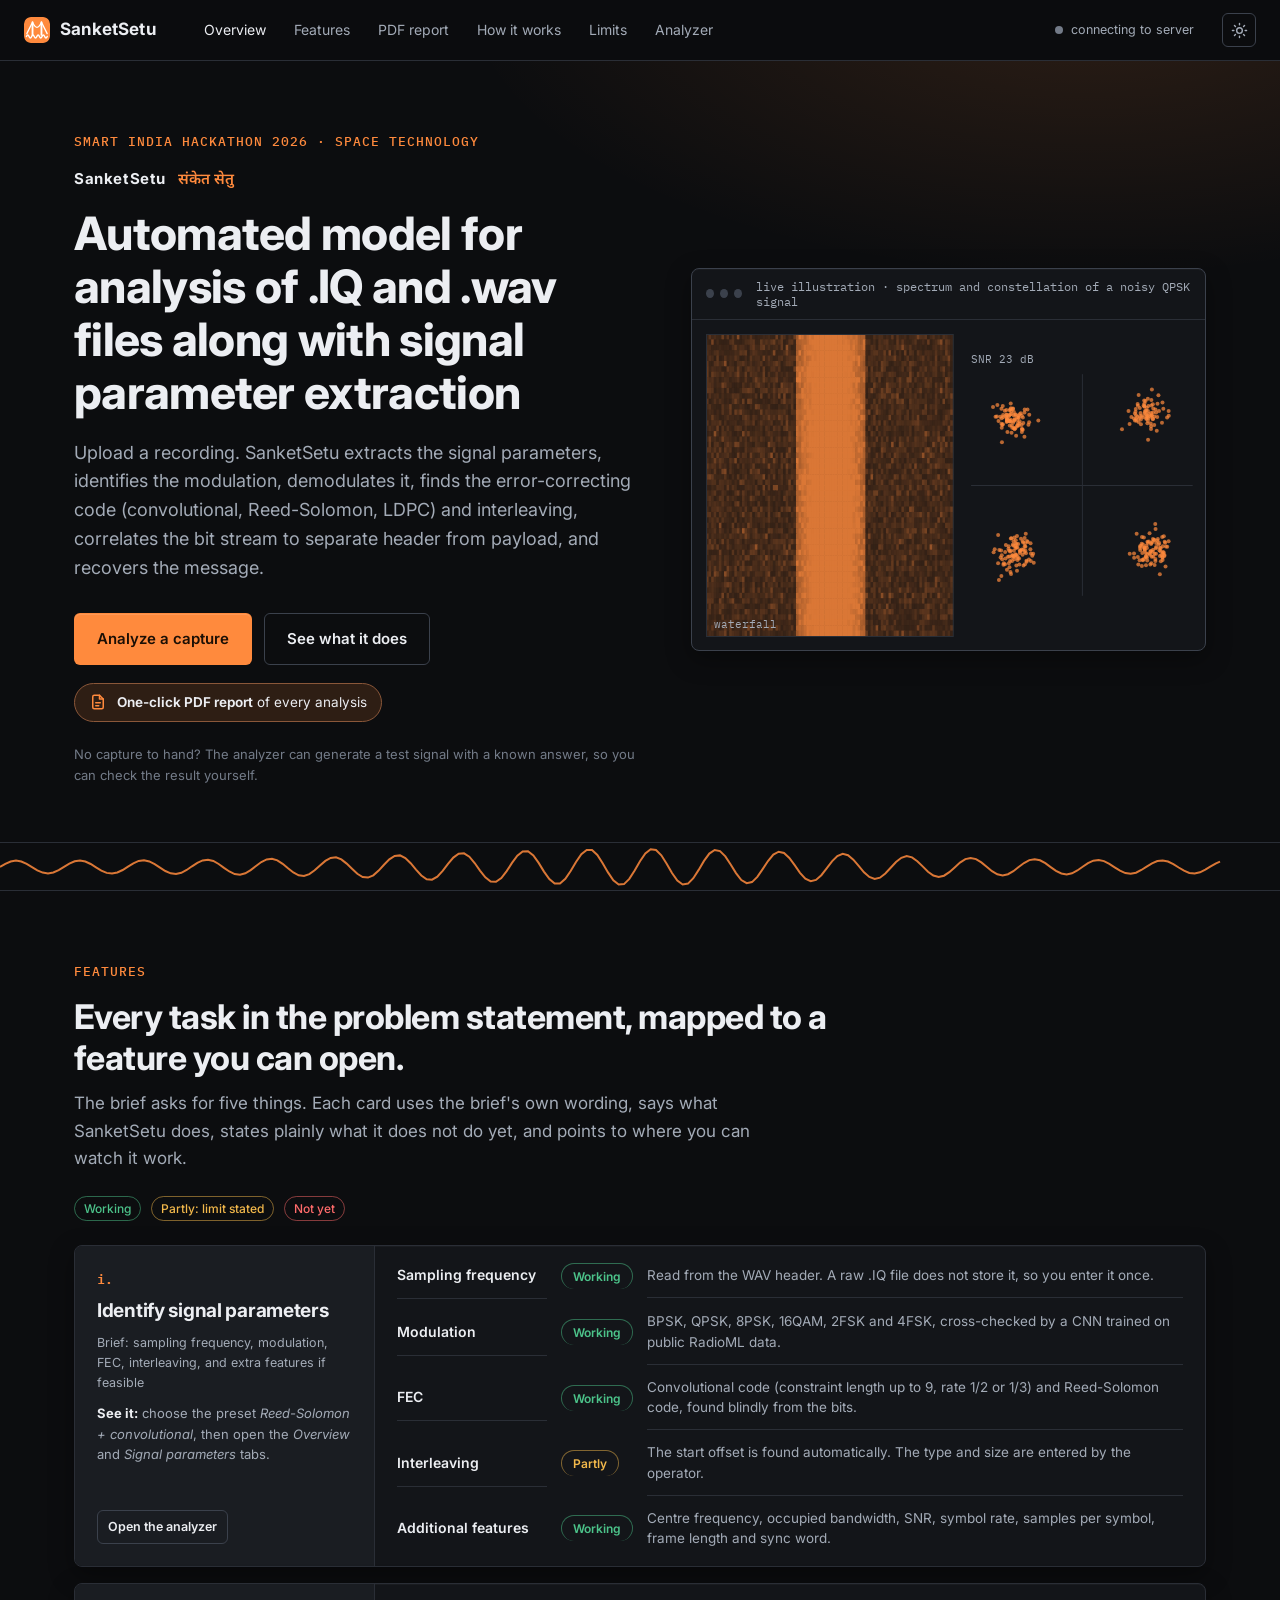
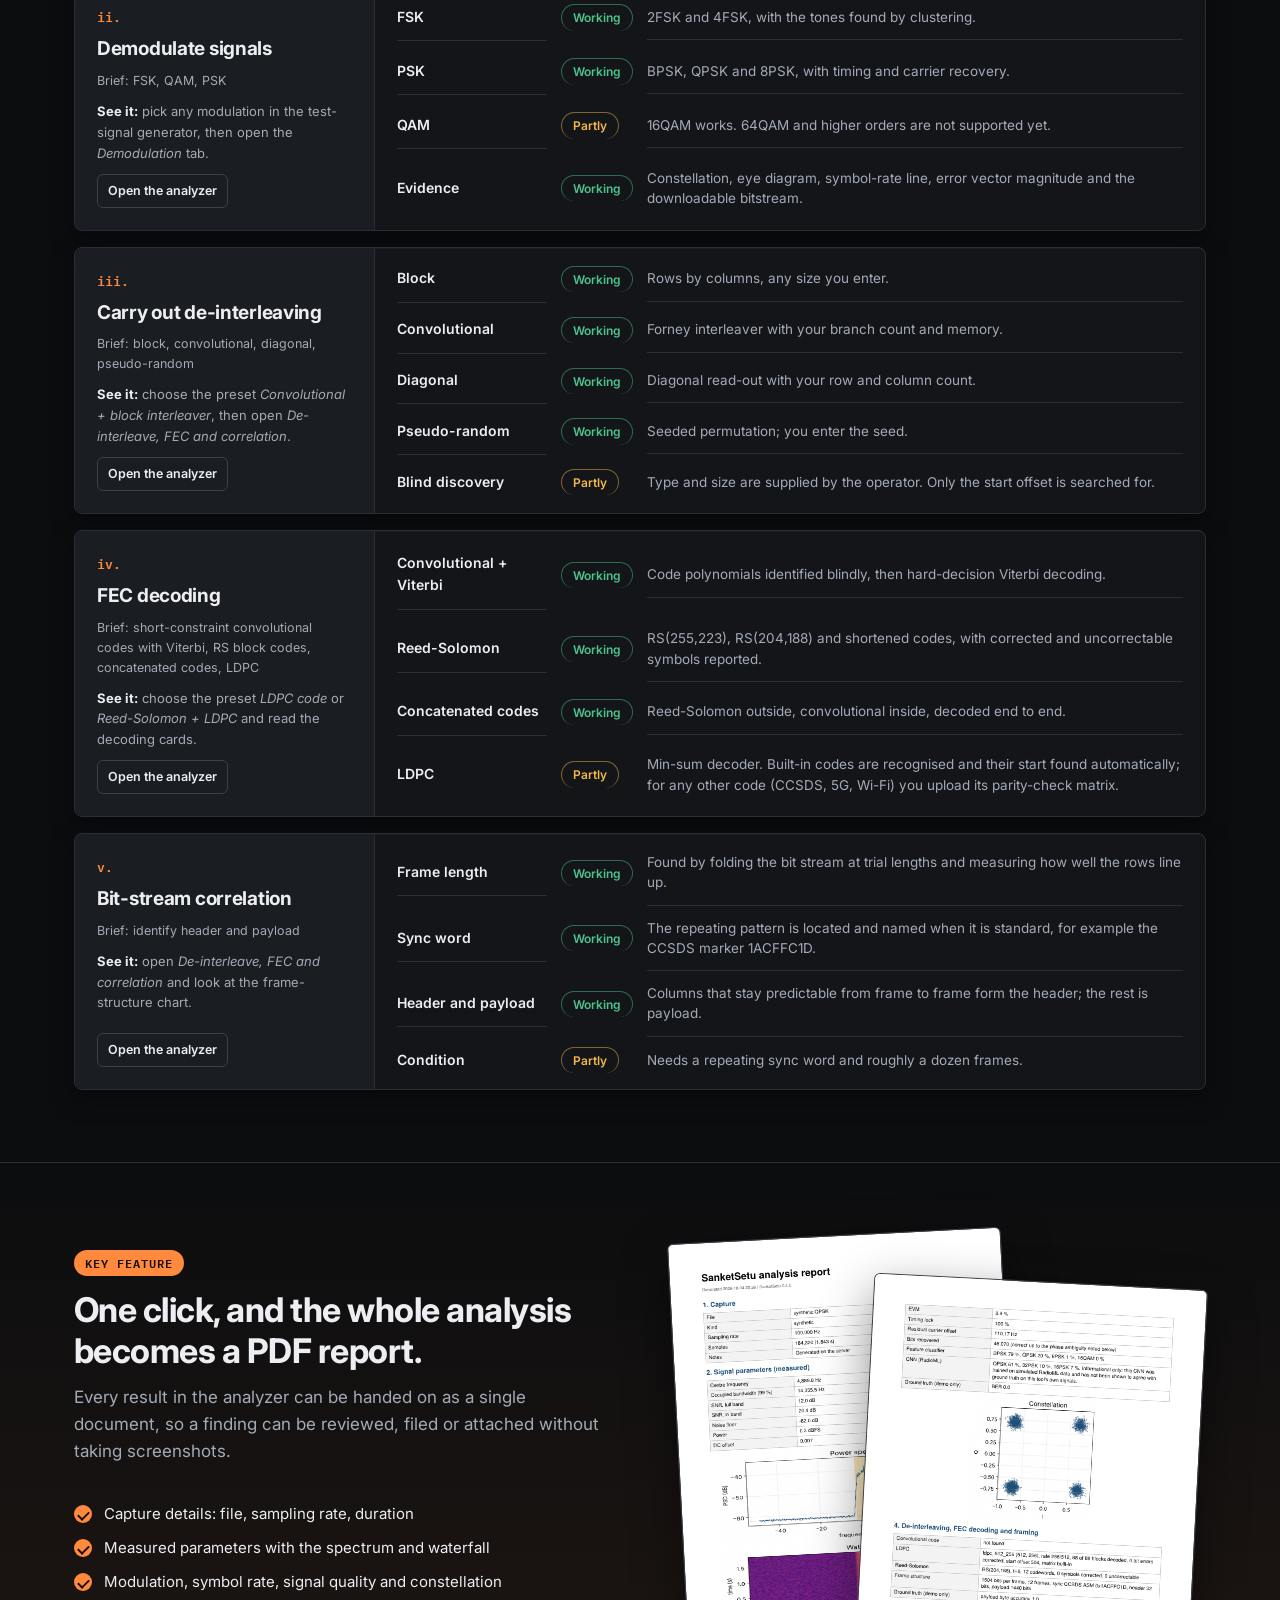
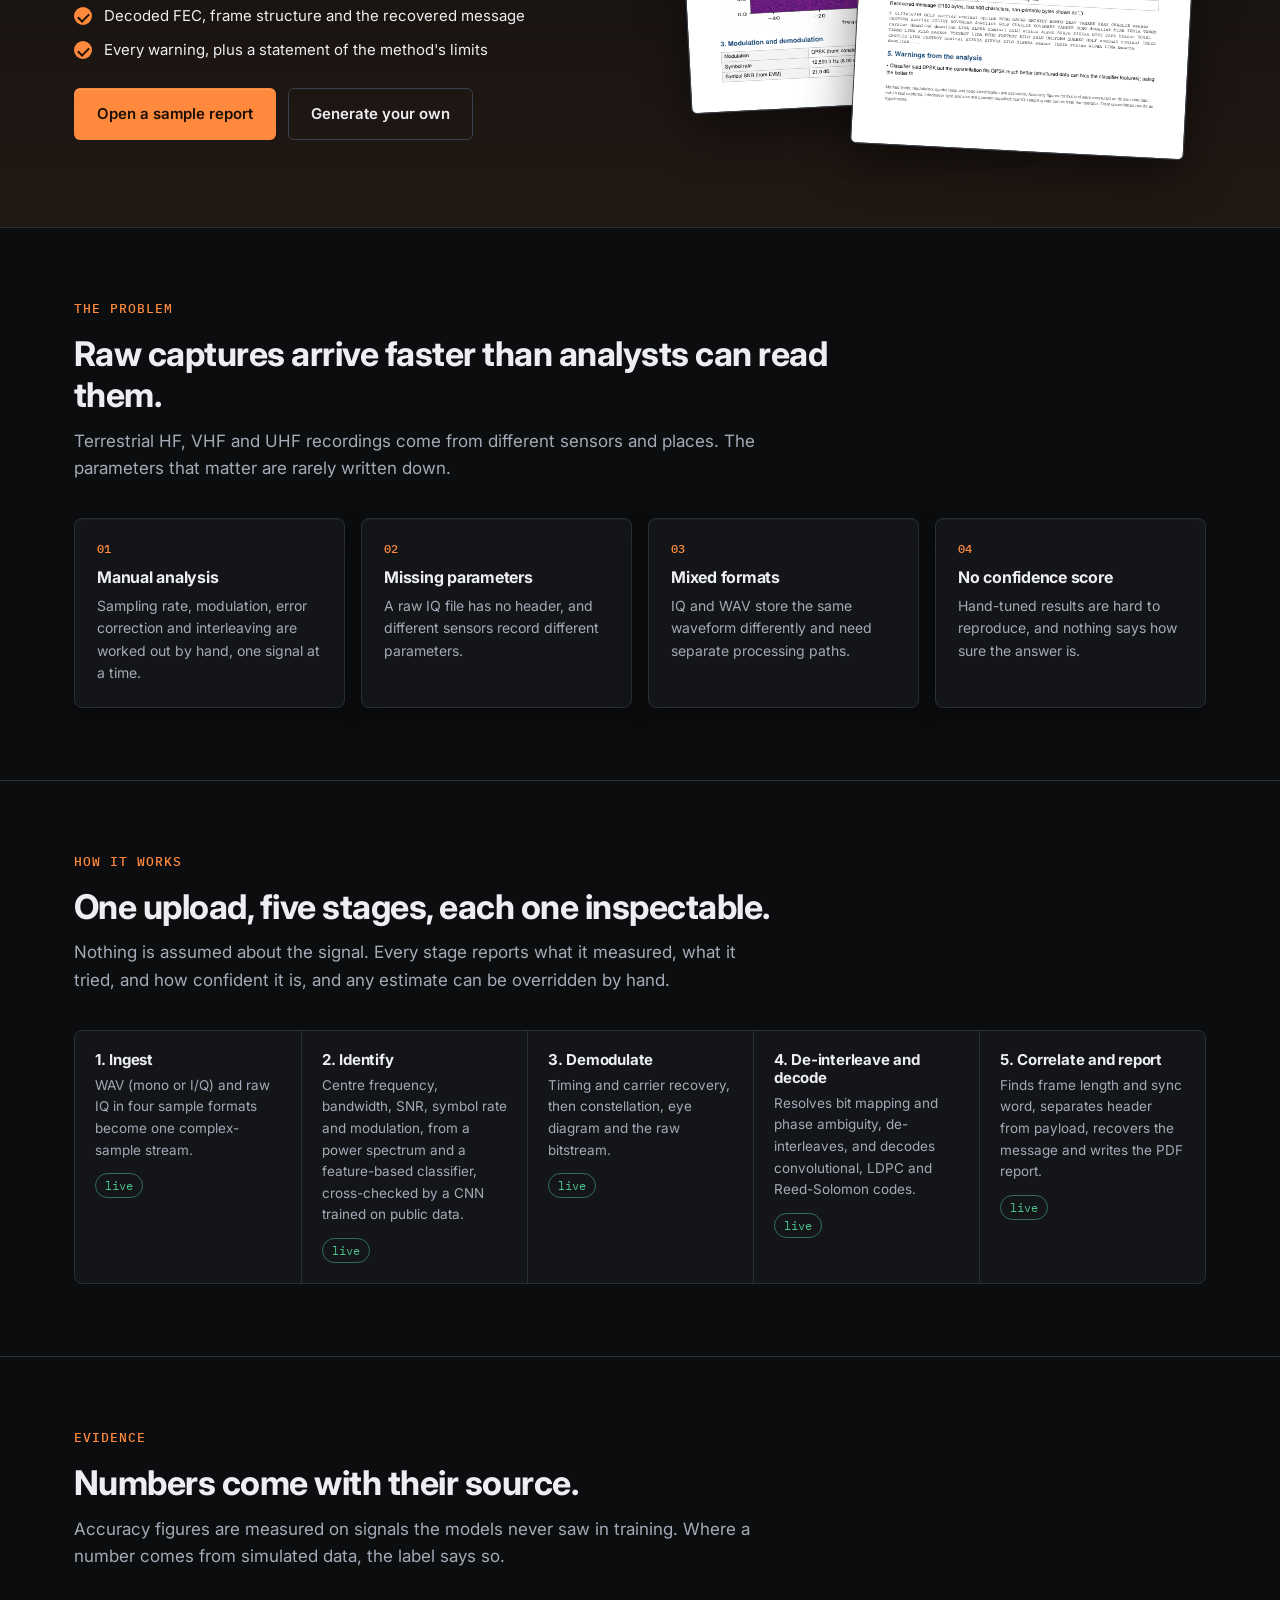
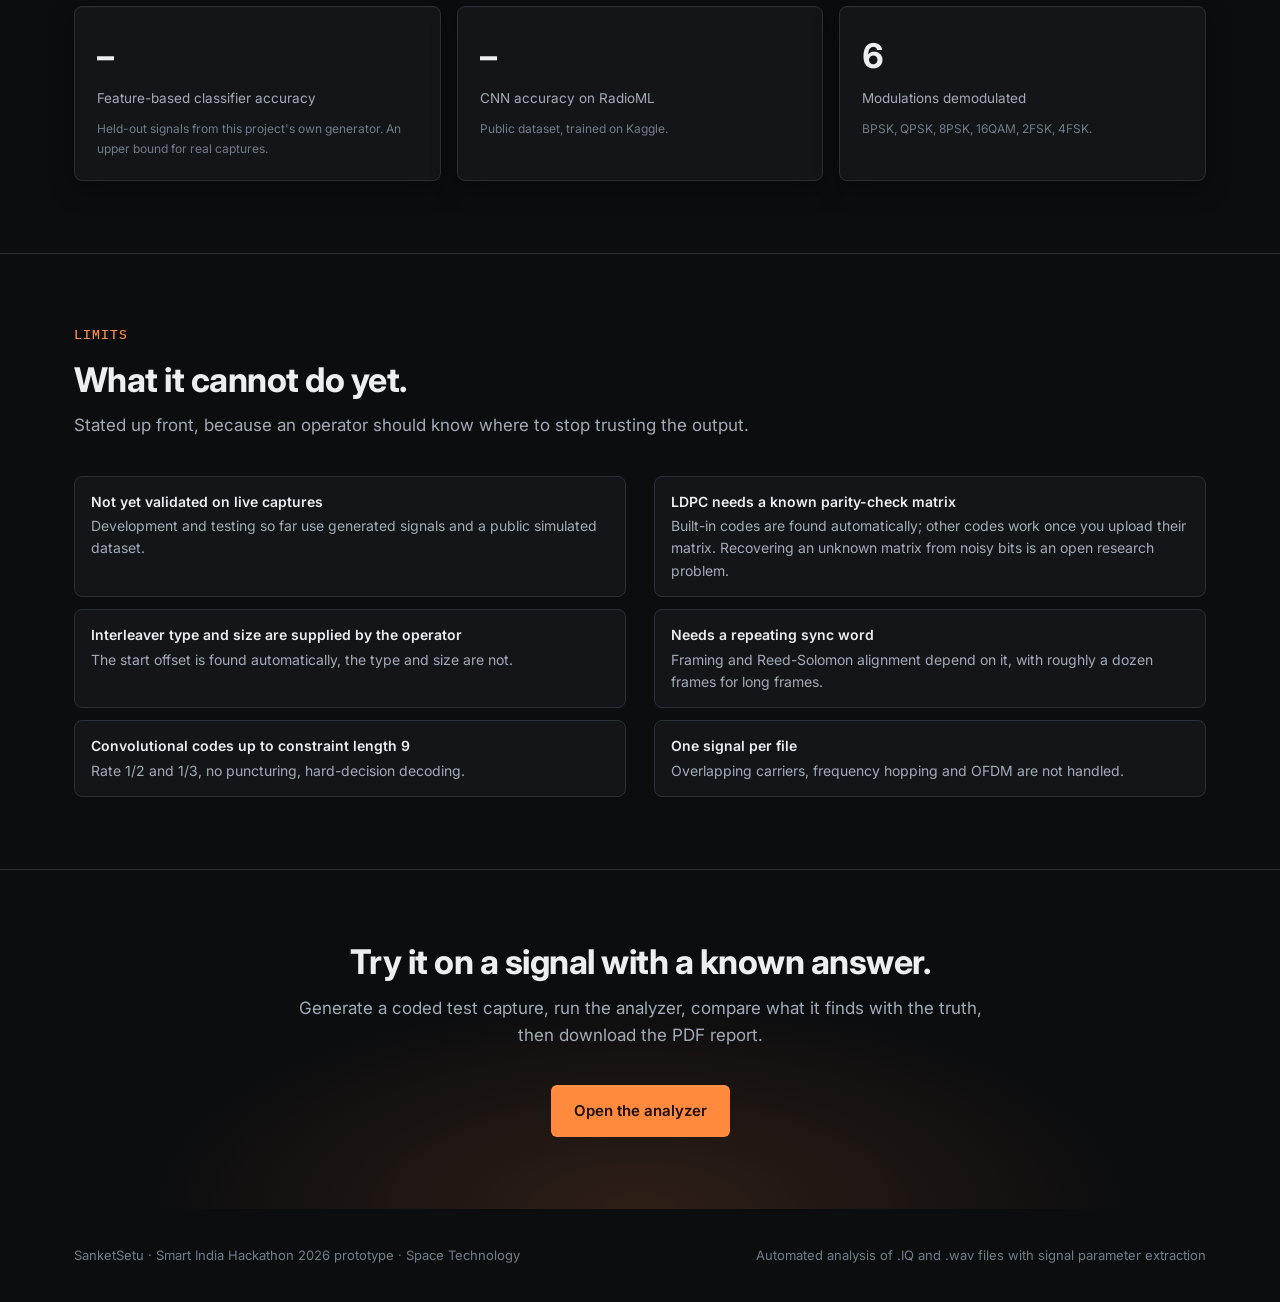
==== frontend/index.html @ 0ddb9ac2 "v7 pushed" ====
<!DOCTYPE html>
<html lang="en" data-theme="dark">
<head>
<meta charset="UTF-8">
<meta name="viewport" content="width=device-width, initial-scale=1">
<title>SanketSetu: automated analysis of .IQ and .wav files</title>
<meta name="description" content="SanketSetu is an automated model for analysis of .IQ and .wav files along with signal parameter extraction: modulation, FEC and interleaving identification, demodulation, decoding, bit-stream correlation and a downloadable PDF report.">
<meta name="theme-color" content="#e8741a">
<link rel="stylesheet" href="css/loader.css?v=6">
<script src="js/boot.js?v=6"></script>
<link rel="icon" href="favicon.svg" type="image/svg+xml">
<link rel="icon" href="favicon-32.png" sizes="32x32" type="image/png">
<link rel="shortcut icon" href="favicon.ico">
<link rel="apple-touch-icon" href="apple-touch-icon.png">
<link rel="preconnect" href="https://fonts.googleapis.com">
<link rel="preconnect" href="https://fonts.gstatic.com" crossorigin>
<link href="https://fonts.googleapis.com/css2?family=Inter:wght@400;500;600;700;800&family=IBM+Plex+Mono:wght@400;500;600&family=Noto+Sans+Devanagari:wght@600&display=swap" rel="stylesheet" media="print" onload="this.media='all'">
<noscript><link href="https://fonts.googleapis.com/css2?family=Inter:wght@400;500;600;700;800&family=IBM+Plex+Mono:wght@400;500;600&family=Noto+Sans+Devanagari:wght@600&display=swap" rel="stylesheet"></noscript>
<link rel="stylesheet" href="css/style.css?v=6">
</head>
<body>

<!-- boot screen: shown until the page is ready, so a slow connection never looks like a blank page -->
<div id="boot" role="status" aria-live="polite">
  <div class="boot-in">
    <svg class="boot-logo" viewBox="0 0 64 64" aria-hidden="true">
      <rect class="b-tile" width="64" height="64" rx="14"/>
      <path class="b-line b-tow" d="M21 13v31M43 13v31" stroke-width="4.5"/>
      <path class="b-line b-cab" d="M7 41 21 13Q32 38 43 13L57 41" stroke-width="3.2"/>
      <path class="b-line b-deck" d="M6 48q3.2-7 6.4 0t6.4 0 6.4 0 6.4 0 6.4 0 6.4 0 6.4 0 6.4 0" stroke-width="3.6"/>
    </svg>
    <div class="boot-name">SanketSetu<small>Signal &rarr; Meaning</small></div>
    <div class="boot-bar" aria-hidden="true"></div>
    <div class="boot-msg"><span class="fast">Loading the analyzer&hellip;</span><span class="slow">Slow connection detected. Still loading, thank you for waiting.</span></div>
  </div>
</div>
<div id="scrollbar" aria-hidden="true"></div>

<svg width="0" height="0" style="position:absolute" aria-hidden="true"><defs>
  <symbol id="ss-logo" viewBox="0 0 64 64"><rect width="64" height="64" rx="14" fill="var(--accent)"/>
    <g fill="none" stroke="#fff" stroke-linecap="round" stroke-linejoin="round"><path d="M21 13v31M43 13v31" stroke-width="4.5"/><path d="M7 41 21 13Q32 38 43 13L57 41" stroke-width="3.2"/><path d="M6 48q3.2-7 6.4 0t6.4 0 6.4 0 6.4 0 6.4 0 6.4 0 6.4 0 6.4 0" stroke-width="3.6"/></g></symbol>
</defs></svg>

<header class="topbar">
  <div class="topbar-in">
    <a class="brand" href="#/" aria-label="SanketSetu home">
      <svg viewBox="0 0 64 64" aria-hidden="true"><use href="#ss-logo"/></svg>
      SanketSetu
    </a>
    <nav class="nav" aria-label="Main">
      <a href="#/" data-nav="home">Overview</a>
      <a href="#/coverage" data-nav="coverage">Features</a>
      <a href="#/report" data-nav="report">PDF report</a>
      <a href="#/how" data-nav="how">How it works</a>
      <a href="#/limits" data-nav="limits">Limits</a>
      <a href="#/analyze" data-nav="analyze">Analyzer</a>
    </nav>
    <div class="grow"></div>
    <div class="status-dot" id="apiStatus" title="Backend status"><span class="dot"></span><span>checking</span></div>
    <button class="icon-btn" id="themeBtn" aria-label="Switch colour theme" title="Switch colour theme">
      <svg width="17" height="17" viewBox="0 0 24 24" fill="none" stroke="currentColor" stroke-width="2" stroke-linecap="round"><circle cx="12" cy="12" r="4"/><path d="M12 2v2M12 20v2M4.9 4.9l1.4 1.4M17.7 17.7l1.4 1.4M2 12h2M20 12h2M4.9 19.1l1.4-1.4M17.7 6.3l1.4-1.4"/></svg>
    </button>
  </div>
</header>

<!-- ============================== LANDING ============================== -->
<div id="view-landing">
  <section class="hero">
    <div class="wrap hero-grid">
      <div>
        <div class="eyebrow rise" style="--d:0ms">Smart India Hackathon 2026 &middot; Space Technology</div>
        <div class="wordmark rise" style="--d:80ms">SanketSetu <span lang="sa">संकेत सेतु</span></div>
        <h1 class="rise" style="--d:160ms">Automated model for analysis of .IQ and .wav files along with signal parameter extraction</h1>
        <p class="lead rise" style="--d:240ms">Upload a recording. SanketSetu extracts the signal parameters, identifies the modulation, demodulates it, finds the error-correcting code (convolutional, Reed-Solomon, LDPC) and interleaving, correlates the bit stream to separate header from payload, and recovers the message.</p>
        <div class="cta-row rise" style="--d:320ms">
          <a class="btn primary large" href="#/analyze">Analyze a capture</a>
          <a class="btn secondary large" href="#/coverage">See what it does</a>
        </div>
        <a class="hero-report rise" style="--d:400ms" href="#/report"><svg width="18" height="18" viewBox="0 0 24 24" fill="none" stroke="currentColor" stroke-width="2" stroke-linecap="round" stroke-linejoin="round"><path d="M14 3H7a2 2 0 0 0-2 2v14a2 2 0 0 0 2 2h10a2 2 0 0 0 2-2V8z"/><path d="M14 3v5h5M9 13h6M9 17h4"/></svg><span><b>One-click PDF report</b> of every analysis</span></a>
        <p class="hero-note rise" style="--d:460ms">No capture to hand? The analyzer can generate a test signal with a known answer, so you can check the result yourself.</p>
      </div>
      <div class="console rise" style="--d:260ms" aria-hidden="true">
        <div class="console-bar"><i></i><i></i><i></i><span style="margin-left:8px">live illustration &middot; spectrum and constellation of a noisy QPSK signal</span></div>
        <canvas id="heroCanvas"></canvas>
      </div>
    </div>
  </section>

  <div class="wave-div" aria-hidden="true"><svg viewBox="0 0 1200 48" preserveAspectRatio="none"><path class="wave-path" d="M0 24.0 L5 20.8 L10 18.5 L15 17.6 L20 18.5 L25 20.9 L30 24.1 L35 27.3 L40 29.6 L45 30.4 L50 29.5 L55 27.1 L60 23.8 L65 20.6 L70 18.3 L75 17.5 L80 18.5 L85 21.0 L90 24.3 L95 27.6 L100 29.9 L105 30.6 L110 29.5 L115 27.0 L120 23.6 L125 20.3 L130 17.9 L135 17.2 L140 18.4 L145 21.1 L150 24.6 L155 28.0 L160 30.3 L165 31.0 L170 29.8 L175 27.0 L180 23.3 L185 19.8 L190 17.4 L195 16.7 L200 18.0 L205 21.0 L210 24.9 L215 28.5 L220 31.1 L225 31.7 L230 30.3 L235 27.1 L240 23.0 L245 19.0 L250 16.4 L255 15.8 L260 17.4 L265 20.8 L270 25.3 L275 29.5 L280 32.3 L285 32.9 L290 31.1 L295 27.3 L300 22.5 L305 17.9 L310 14.9 L315 14.3 L320 16.4 L325 20.6 L330 25.8 L335 30.8 L340 34.0 L345 34.6 L350 32.3 L355 27.6 L360 21.8 L365 16.4 L370 13.0 L375 12.4 L380 15.0 L385 20.2 L390 26.6 L395 32.5 L400 36.2 L405 36.7 L410 33.7 L415 27.9 L420 20.9 L425 14.6 L430 10.7 L435 10.3 L440 13.7 L445 20.0 L450 27.6 L455 34.4 L460 38.5 L465 38.8 L470 35.0 L475 28.1 L480 19.9 L485 12.7 L490 8.4 L495 8.3 L500 12.5 L505 19.9 L510 28.6 L515 36.1 L520 40.5 L525 40.4 L530 35.8 L535 28.0 L540 19.0 L545 11.2 L550 6.9 L555 7.1 L560 12.0 L565 20.2 L570 29.4 L575 37.3 L580 41.5 L585 41.1 L590 35.9 L595 27.6 L600 18.2 L605 10.5 L610 6.3 L615 7.0 L620 12.3 L625 20.7 L630 30.0 L635 37.6 L640 41.5 L645 40.6 L650 35.2 L655 26.9 L660 17.9 L665 10.6 L670 7.0 L675 8.1 L680 13.4 L685 21.5 L690 30.1 L695 37.0 L700 40.2 L705 39.1 L710 33.9 L715 26.1 L720 18.0 L725 11.6 L730 8.7 L735 10.0 L740 14.9 L745 22.2 L750 29.8 L755 35.7 L760 38.2 L765 36.9 L770 32.2 L775 25.4 L780 18.4 L785 13.1 L790 10.9 L795 12.2 L800 16.7 L805 22.9 L810 29.3 L815 34.0 L820 36.0 L825 34.7 L830 30.5 L835 24.8 L840 19.0 L845 14.8 L850 13.1 L855 14.4 L860 18.2 L865 23.4 L870 28.7 L875 32.5 L880 34.0 L885 32.7 L890 29.2 L895 24.4 L900 19.6 L905 16.1 L910 14.9 L915 16.1 L920 19.4 L925 23.8 L930 28.2 L935 31.3 L940 32.4 L945 31.2 L950 28.2 L955 24.0 L960 20.0 L965 17.1 L970 16.2 L975 17.3 L980 20.2 L985 24.1 L990 27.9 L995 30.5 L1000 31.4 L1005 30.3 L1010 27.5 L1015 23.8 L1020 20.2 L1025 17.7 L1030 16.9 L1035 18.1 L1040 20.8 L1045 24.3 L1050 27.7 L1055 30.1 L1060 30.8 L1065 29.7 L1070 27.0 L1075 23.6 L1080 20.3 L1085 18.0 L1090 17.4 L1095 18.5 L1100 21.1 L1105 24.5 L1110 27.7 L1115 29.9 L1120 30.5 L1125 29.3 L1130 26.7 L1135 23.4 L1140 20.3 L1145 18.1 L1150 17.6 L1155 18.8 L1160 21.4 L1165 24.7 L1170 27.8 L1175 29.9 L1180 30.3 L1185 29.1 L1190 26.5 L1195 23.2 L1200 20.1" pathLength="1"/></svg></div>

  <section class="section" id="coverage">
    <div class="wrap">
      <div class="eyebrow reveal">Features</div>
      <h2 class="reveal">Every task in the problem statement, mapped to a feature you can open.</h2>
      <p class="lead reveal">The brief asks for five things. Each card uses the brief's own wording, says what SanketSetu does, states plainly what it does not do yet, and points to where you can watch it work.</p>
      <div class="legend reveal"><span class="chip ok">Working</span><span class="chip warn">Partly: limit stated</span><span class="chip err">Not yet</span></div>
      <div class="req-stack">
      <article class="card req reveal" style="--d:0ms">
        <div class="req-side"><span class="req-n">i.</span><h3>Identify signal parameters</h3><p class="req-brief">Brief: sampling frequency, modulation, FEC, interleaving, and extra features if feasible</p>
          <p class="req-try"><b>See it:</b> choose the preset <i>Reed-Solomon + convolutional</i>, then open the <i>Overview</i> and <i>Signal parameters</i> tabs.</p><a class="btn secondary small" href="#/analyze">Open the analyzer</a></div>
        <ul class="req-list"><li><span class="rq-name">Sampling frequency</span><span class="chip ok">Working</span><p>Read from the WAV header. A raw .IQ file does not store it, so you enter it once.</p></li><li><span class="rq-name">Modulation</span><span class="chip ok">Working</span><p>BPSK, QPSK, 8PSK, 16QAM, 2FSK and 4FSK, cross-checked by a CNN trained on public RadioML data.</p></li><li><span class="rq-name">FEC</span><span class="chip ok">Working</span><p>Convolutional code (constraint length up to 9, rate 1/2 or 1/3) and Reed-Solomon code, found blindly from the bits.</p></li><li><span class="rq-name">Interleaving</span><span class="chip warn">Partly</span><p>The start offset is found automatically. The type and size are entered by the operator.</p></li><li><span class="rq-name">Additional features</span><span class="chip ok">Working</span><p>Centre frequency, occupied bandwidth, SNR, symbol rate, samples per symbol, frame length and sync word.</p></li></ul></article>
      <article class="card req reveal" style="--d:80ms">
        <div class="req-side"><span class="req-n">ii.</span><h3>Demodulate signals</h3><p class="req-brief">Brief: FSK, QAM, PSK</p>
          <p class="req-try"><b>See it:</b> pick any modulation in the test-signal generator, then open the <i>Demodulation</i> tab.</p><a class="btn secondary small" href="#/analyze">Open the analyzer</a></div>
        <ul class="req-list"><li><span class="rq-name">FSK</span><span class="chip ok">Working</span><p>2FSK and 4FSK, with the tones found by clustering.</p></li><li><span class="rq-name">PSK</span><span class="chip ok">Working</span><p>BPSK, QPSK and 8PSK, with timing and carrier recovery.</p></li><li><span class="rq-name">QAM</span><span class="chip warn">Partly</span><p>16QAM works. 64QAM and higher orders are not supported yet.</p></li><li><span class="rq-name">Evidence</span><span class="chip ok">Working</span><p>Constellation, eye diagram, symbol-rate line, error vector magnitude and the downloadable bitstream.</p></li></ul></article>
      <article class="card req reveal" style="--d:160ms">
        <div class="req-side"><span class="req-n">iii.</span><h3>Carry out de-interleaving</h3><p class="req-brief">Brief: block, convolutional, diagonal, pseudo-random</p>
          <p class="req-try"><b>See it:</b> choose the preset <i>Convolutional + block interleaver</i>, then open <i>De-interleave, FEC and correlation</i>.</p><a class="btn secondary small" href="#/analyze">Open the analyzer</a></div>
        <ul class="req-list"><li><span class="rq-name">Block</span><span class="chip ok">Working</span><p>Rows by columns, any size you enter.</p></li><li><span class="rq-name">Convolutional</span><span class="chip ok">Working</span><p>Forney interleaver with your branch count and memory.</p></li><li><span class="rq-name">Diagonal</span><span class="chip ok">Working</span><p>Diagonal read-out with your row and column count.</p></li><li><span class="rq-name">Pseudo-random</span><span class="chip ok">Working</span><p>Seeded permutation; you enter the seed.</p></li><li><span class="rq-name">Blind discovery</span><span class="chip warn">Partly</span><p>Type and size are supplied by the operator. Only the start offset is searched for.</p></li></ul></article>
      <article class="card req reveal" style="--d:240ms">
        <div class="req-side"><span class="req-n">iv.</span><h3>FEC decoding</h3><p class="req-brief">Brief: short-constraint convolutional codes with Viterbi, RS block codes, concatenated codes, LDPC</p>
          <p class="req-try"><b>See it:</b> choose the preset <i>LDPC code</i> or <i>Reed-Solomon + LDPC</i> and read the decoding cards.</p><a class="btn secondary small" href="#/analyze">Open the analyzer</a></div>
        <ul class="req-list"><li><span class="rq-name">Convolutional + Viterbi</span><span class="chip ok">Working</span><p>Code polynomials identified blindly, then hard-decision Viterbi decoding.</p></li><li><span class="rq-name">Reed-Solomon</span><span class="chip ok">Working</span><p>RS(255,223), RS(204,188) and shortened codes, with corrected and uncorrectable symbols reported.</p></li><li><span class="rq-name">Concatenated codes</span><span class="chip ok">Working</span><p>Reed-Solomon outside, convolutional inside, decoded end to end.</p></li><li><span class="rq-name">LDPC</span><span class="chip warn">Partly</span><p>Min-sum decoder. Built-in codes are recognised and their start found automatically; for any other code (CCSDS, 5G, Wi-Fi) you upload its parity-check matrix.</p></li></ul></article>
      <article class="card req reveal" style="--d:320ms">
        <div class="req-side"><span class="req-n">v.</span><h3>Bit-stream correlation</h3><p class="req-brief">Brief: identify header and payload</p>
          <p class="req-try"><b>See it:</b> open <i>De-interleave, FEC and correlation</i> and look at the frame-structure chart.</p><a class="btn secondary small" href="#/analyze">Open the analyzer</a></div>
        <ul class="req-list"><li><span class="rq-name">Frame length</span><span class="chip ok">Working</span><p>Found by folding the bit stream at trial lengths and measuring how well the rows line up.</p></li><li><span class="rq-name">Sync word</span><span class="chip ok">Working</span><p>The repeating pattern is located and named when it is standard, for example the CCSDS marker 1ACFFC1D.</p></li><li><span class="rq-name">Header and payload</span><span class="chip ok">Working</span><p>Columns that stay predictable from frame to frame form the header; the rest is payload.</p></li><li><span class="rq-name">Condition</span><span class="chip warn">Partly</span><p>Needs a repeating sync word and roughly a dozen frames.</p></li></ul></article>
      </div>
    </div>
  </section>

  <section class="section report-sec" id="report">
    <div class="wrap report-grid">
      <div class="reveal">
        <span class="badge-key">Key feature</span>
        <h2>One click, and the whole analysis becomes a PDF report.</h2>
        <p class="lead">Every result in the analyzer can be handed on as a single document, so a finding can be reviewed, filed or attached without taking screenshots.</p>
        <ul class="tick">
          <li>Capture details: file, sampling rate, duration</li>
          <li>Measured parameters with the spectrum and waterfall</li>
          <li>Modulation, symbol rate, signal quality and constellation</li>
          <li>Decoded FEC, frame structure and the recovered message</li>
          <li>Every warning, plus a statement of the method's limits</li>
        </ul>
        <div class="cta-row"><a class="btn primary large" href="assets/sample_report.pdf" target="_blank" rel="noopener">Open a sample report</a><a class="btn secondary large" href="#/analyze">Generate your own</a></div>
      </div>
      <div class="report-shot reveal" style="--d:120ms">
        <img src="assets/report-page-1.png" width="560" height="792" alt="First page of a SanketSetu PDF report showing capture details, measured parameters, power spectrum and waterfall" loading="lazy">
        <img src="assets/report-page-2.png" width="560" height="792" alt="Second page of a SanketSetu PDF report showing modulation results, constellation, decoding results and the recovered message" loading="lazy">
      </div>
    </div>
  </section>

  <section class="section" id="problem">
    <div class="wrap">
      <div class="eyebrow reveal">The problem</div>
      <h2 class="reveal">Raw captures arrive faster than analysts can read them.</h2>
      <p class="lead reveal">Terrestrial HF, VHF and UHF recordings come from different sensors and places. The parameters that matter are rarely written down.</p>
      <div class="grid4">
        <div class="card tile reveal" style="--d:0ms"><span class="n">01</span><h3>Manual analysis</h3><p>Sampling rate, modulation, error correction and interleaving are worked out by hand, one signal at a time.</p></div>
        <div class="card tile reveal" style="--d:80ms"><span class="n">02</span><h3>Missing parameters</h3><p>A raw IQ file has no header, and different sensors record different parameters.</p></div>
        <div class="card tile reveal" style="--d:160ms"><span class="n">03</span><h3>Mixed formats</h3><p>IQ and WAV store the same waveform differently and need separate processing paths.</p></div>
        <div class="card tile reveal" style="--d:240ms"><span class="n">04</span><h3>No confidence score</h3><p>Hand-tuned results are hard to reproduce, and nothing says how sure the answer is.</p></div>
      </div>
    </div>
  </section>

  <section class="section" id="how">
    <div class="wrap">
      <div class="eyebrow reveal">How it works</div>
      <h2 class="reveal">One upload, five stages, each one inspectable.</h2>
      <p class="lead reveal">Nothing is assumed about the signal. Every stage reports what it measured, what it tried, and how confident it is, and any estimate can be overridden by hand.</p>
      <div class="flow reveal">
        <div><h4>1. Ingest</h4><p>WAV (mono or I/Q) and raw IQ in four sample formats become one complex-sample stream.</p><span class="chip ok">live</span></div>
        <div><h4>2. Identify</h4><p>Centre frequency, bandwidth, SNR, symbol rate and modulation, from a power spectrum and a feature-based classifier, cross-checked by a CNN trained on public data.</p><span class="chip ok">live</span></div>
        <div><h4>3. Demodulate</h4><p>Timing and carrier recovery, then constellation, eye diagram and the raw bitstream.</p><span class="chip ok">live</span></div>
        <div><h4>4. De-interleave and decode</h4><p>Resolves bit mapping and phase ambiguity, de-interleaves, and decodes convolutional, LDPC and Reed-Solomon codes.</p><span class="chip ok">live</span></div>
        <div><h4>5. Correlate and report</h4><p>Finds frame length and sync word, separates header from payload, recovers the message and writes the PDF report.</p><span class="chip ok">live</span></div>
      </div>
    </div>
  </section>

  <section class="section" id="evidence">
    <div class="wrap">
      <div class="eyebrow reveal">Evidence</div>
      <h2 class="reveal">Numbers come with their source.</h2>
      <p class="lead reveal">Accuracy figures are measured on signals the models never saw in training. Where a number comes from simulated data, the label says so.</p>
      <div class="grid3">
        <div class="card metric reveal" style="--d:0ms"><b id="mRf">&ndash;</b><span>Feature-based classifier accuracy</span><small>Held-out signals from this project's own generator. An upper bound for real captures.</small></div>
        <div class="card metric reveal" style="--d:100ms"><b id="mCnn">&ndash;</b><span>CNN accuracy on RadioML</span><small id="mCnnNote">Public dataset, trained on Kaggle.</small></div>
        <div class="card metric reveal" style="--d:200ms"><b>6</b><span>Modulations demodulated</span><small>BPSK, QPSK, 8PSK, 16QAM, 2FSK, 4FSK.</small></div>
      </div>
    </div>
  </section>

  <section class="section" id="limits">
    <div class="wrap">
      <div class="eyebrow reveal">Limits</div>
      <h2 class="reveal">What it cannot do yet.</h2>
      <p class="lead reveal">Stated up front, because an operator should know where to stop trusting the output.</p>
      <ul class="limits">
        <li class="reveal"><b>Not yet validated on live captures</b>Development and testing so far use generated signals and a public simulated dataset.</li>
        <li class="reveal" style="--d:60ms"><b>LDPC needs a known parity-check matrix</b>Built-in codes are found automatically; other codes work once you upload their matrix. Recovering an unknown matrix from noisy bits is an open research problem.</li>
        <li class="reveal" style="--d:120ms"><b>Interleaver type and size are supplied by the operator</b>The start offset is found automatically, the type and size are not.</li>
        <li class="reveal" style="--d:180ms"><b>Needs a repeating sync word</b>Framing and Reed-Solomon alignment depend on it, with roughly a dozen frames for long frames.</li>
        <li class="reveal" style="--d:240ms"><b>Convolutional codes up to constraint length 9</b>Rate 1/2 and 1/3, no puncturing, hard-decision decoding.</li>
        <li class="reveal" style="--d:300ms"><b>One signal per file</b>Overlapping carriers, frequency hopping and OFDM are not handled.</li>
      </ul>
    </div>
  </section>

  <section class="section cta-end" style="border-bottom:0;text-align:center">
    <div class="wrap reveal">
      <h2 style="margin-left:auto;margin-right:auto">Try it on a signal with a known answer.</h2>
      <p class="lead" style="margin-left:auto;margin-right:auto">Generate a coded test capture, run the analyzer, compare what it finds with the truth, then download the PDF report.</p>
      <a class="btn primary large" href="#/analyze">Open the analyzer</a>
    </div>
  </section>
  <footer class="footer"><div class="wrap footer-in"><span>SanketSetu &middot; Smart India Hackathon 2026 prototype &middot; Space Technology</span><span>Automated analysis of .IQ and .wav files with signal parameter extraction</span></div></footer>
</div>

<!-- ============================== WORKSPACE ============================== -->
<div id="view-app" class="hidden">
  <div class="app">
    <aside class="rail" aria-label="Progress">
      <div class="card"><div class="card-b">
        <p class="section-label">Pipeline</p>
        <ol class="steps" id="railSteps"></ol>
      </div></div>
      <div class="card" id="railFileCard" style="display:none"><div class="card-b">
        <p class="section-label">Current capture</p>
        <div class="file-chip" id="railFile"></div>
        <div class="btn-row"><button class="btn secondary small" id="newBtn" type="button">New analysis</button></div>
      </div></div>
    </aside>

    <main id="main">
      <div class="page-h">
        <div><h1>Analyzer</h1><p id="pageSub">Drop a capture to begin. Every estimate is shown with its evidence and can be overridden.</p></div>
      </div>

      <div class="progress hidden" id="progress" role="status" aria-live="polite"><span id="progressText">Working...</span><div class="bar"></div><span class="t mono" id="progressTime">0s</span></div>
      <div class="alerts" id="alerts"></div>

      <!-- input -->
      <section id="viewInput" class="two">
        <div class="card"><div class="card-b">
          <p class="section-label">1. Load a capture</p>
          <div class="drop" id="drop" tabindex="0" role="button" aria-label="Choose a signal file or drop it here">
            <svg viewBox="0 0 24 24" fill="none" stroke="currentColor" stroke-width="1.6" stroke-linecap="round" stroke-linejoin="round"><path d="M12 16V4m0 0L7 9m5-5 5 5M4 16v3a1 1 0 0 0 1 1h14a1 1 0 0 0 1-1v-3"/></svg>
            <h3>Drop a signal file here</h3>
            <p>or click to browse &middot; .wav, .iq, .cf32, .cs16, .cs8, .cu8</p>
            <input type="file" id="fileInput" class="sr" tabindex="-1">
          </div>
          <div class="picked hidden" id="picked">
            <div class="file-chip" style="margin-bottom:14px"><span id="fileName"></span><span class="muted" id="fileSize" style="margin-left:auto"></span></div>
            <div id="rawFields" class="fields hidden">
              <label class="field"><span>Sample format</span>
                <select id="fmt"><option value="cf32">cf32: float32 I/Q</option><option value="ci16">ci16: int16 I/Q</option><option value="ci8">ci8: int8 I/Q</option><option value="cu8">cu8: uint8 I/Q (RTL-SDR)</option></select></label>
              <label class="field"><span>Sampling rate (Hz)</span><input type="number" id="fs" placeholder="e.g. 100000"><small>Raw IQ has no header, so this cannot be read from the file.</small></label>
            </div>
            <button class="btn primary" id="startBtn" type="button" style="width:100%">Start analysis</button>
          </div>
        </div></div>

        <div class="card"><div class="card-b">
          <p class="section-label">Or generate a test signal</p>
          <p class="muted" style="font-size:13.5px;margin-bottom:14px">The server builds a capture with known parameters, so you can check the result against the truth.</p>
          <label class="field"><span>Preset</span>
            <select id="preset">
              <option value="plain">Modulation only (random bits)</option>
              <option value="frames">Framed text, no coding</option>
              <option value="conv" selected>Convolutional code (rate 1/2, K=7)</option>
              <option value="rsconv">Reed-Solomon + convolutional</option>
              <option value="ldpc">LDPC code (rate 1/2)</option>
              <option value="ldpcrs">Reed-Solomon + LDPC</option>
              <option value="il">Convolutional + block interleaver</option>
              <option value="custom">Custom (use the advanced fields)</option>
            </select></label>
          <div class="fields">
            <label class="field"><span>Modulation</span><select id="dMod"><option>BPSK</option><option selected>QPSK</option><option>8PSK</option><option>16QAM</option><option>2FSK</option><option>4FSK</option></select></label>
            <label class="field"><span>SNR (dB, full band)</span><input type="number" id="dSnr" value="12"></label>
          </div>
          <details style="margin-bottom:14px"><summary style="cursor:pointer;color:var(--muted);font-size:13.5px;padding:4px 0">Advanced: carrier offset and transmit chain</summary>
            <div class="fields" style="margin-top:12px">
              <label class="field"><span>Carrier offset (Hz)</span><input type="number" id="dCfo" value="5000"></label>
              <label class="field"><span>Roll-off</span><input type="number" id="dBeta" value="0.35" step="0.05" min="0.1" max="0.9"></label>
              <label class="field"><span>Frames (0 = random bits)</span><input type="number" id="dFrames" value="16" min="0" max="80"></label>
              <label class="field"><span>Reed-Solomon</span><select id="dFec"><option value="none">none</option><option value="rs_255_223">RS(255,223)</option><option value="rs_204_188">RS(204,188)</option><option value="rs_ccsds">RS(255,223) alt. field</option><option value="rs_64_48">RS(64,48) shortened</option></select></label>
              <label class="field"><span>LDPC</span><select id="dLdpc"><option value="none">none</option><option value="ldpc_256_128">LDPC(256,128)</option><option value="ldpc_512_256">LDPC(512,256)</option><option value="ldpc_1024_512">LDPC(1024,512)</option></select></label>
              <label class="field"><span>Convolutional code</span><select id="dConv"><option value="none">none</option><option value="conv_k7" selected>rate 1/2, K=7</option><option value="conv_k7_r13">rate 1/3, K=7</option><option value="conv_k3">rate 1/2, K=3</option><option value="conv_k9">rate 1/2, K=9</option></select></label>
              <label class="field"><span>Interleaver</span><select id="dIl"><option value="none">none</option><option value="block">block (R x C)</option><option value="diagonal">diagonal (R x C)</option><option value="convolutional">convolutional (B, M)</option><option value="prandom">pseudo-random (seeded)</option></select></label>
              <label class="field"><span>Size A (R or B)</span><input type="number" id="dIa" value="12" min="2"></label>
              <label class="field"><span>Size B (C or M)</span><input type="number" id="dIb" value="20" min="1"></label>
              <label class="field"><span>Bit labelling</span><select id="dGray"><option value="0">natural binary</option><option value="1">Gray</option></select></label>
            </div>
          </details>
          <button class="btn secondary" id="demoBtn" type="button" style="width:100%">Generate and analyze</button>
        </div></div>
      </section>

      <!-- results -->
      <section id="viewResults" class="hidden">
        <div class="report-bar"><div><b>Analysis complete.</b> <span class="muted">Download everything below as one PDF report.</span></div>
          <a class="btn report-btn" id="dlReportTop" href="#"><svg width="18" height="18" viewBox="0 0 24 24" fill="none" stroke="currentColor" stroke-width="2" stroke-linecap="round" stroke-linejoin="round"><path d="M14 3H7a2 2 0 0 0-2 2v14a2 2 0 0 0 2 2h10a2 2 0 0 0 2-2V8z"/><path d="M14 3v5h5M12 11v6m0 0-2.5-2.5M12 17l2.5-2.5"/></svg>Download PDF report</a></div>
        <div class="summary" id="summary"></div>
        <div class="tabs" role="tablist" aria-label="Result sections" id="tabs">
          <button class="tab" role="tab" data-tab="overview" aria-selected="true">Overview</button>
          <button class="tab" role="tab" data-tab="spectrum" aria-selected="false">Signal parameters</button>
          <button class="tab" role="tab" data-tab="demod" aria-selected="false">Demodulation (FSK, PSK, QAM)</button>
          <button class="tab" role="tab" data-tab="decode" aria-selected="false">De-interleave, FEC and correlation</button>
          <button class="tab" role="tab" data-tab="models" aria-selected="false">Models</button>
          <button class="tab" role="tab" data-tab="over" aria-selected="false">Overrides</button>
        </div>

        <div class="panel on" id="p-overview"><div class="cols">
          <div class="stack">
            <div class="card"><div class="card-h"><div><h3>Recovered message</h3><p class="sub" id="ovMsgMeta">Waiting for decoding</p></div><div id="ovMsgBtns"></div></div><div class="card-b"><div class="message empty" id="ovMsg">Decoding has not finished yet.</div></div></div>
            <div class="card"><div class="card-h"><div><h3>What was found</h3><p class="sub">Each row is one decision the pipeline made.</p></div></div><div class="card-b" id="findList"></div></div>
          </div>
          <div class="stack">
            <div class="card"><div class="card-h"><div><h3>Spectrum</h3><p class="sub">Shaded band: occupied bandwidth</p></div></div><div class="card-b"><canvas class="plot" id="cPsdMini" data-h="190"></canvas></div></div>
            <div class="card"><div class="card-h"><div><h3 id="miniTitle">Constellation</h3><p class="sub" id="miniSub">Symbols after timing and carrier recovery</p></div></div><div class="card-b"><canvas class="plot" id="cMini" data-h="260"></canvas></div></div>
          </div>
        </div></div>

        <div class="panel" id="p-spectrum"><div class="stack">
          <div class="cols">
            <div class="card"><div class="card-h"><div><h3>Power spectrum</h3><p class="sub">Move the pointer over the plot to read frequency and level.</p></div></div><div class="card-b"><canvas class="plot" id="cPsd" data-h="300"></canvas>
              <p class="cap"><b>How to read it:</b> the raised block is the signal, the flat dashed line is the noise floor. The gap between them is the signal-to-noise ratio.</p></div></div>
            <div class="card"><div class="card-h"><div><h3>Measurements</h3></div></div><div class="card-b" id="specTable"></div></div>
          </div>
          <div class="card"><div class="card-h"><div><h3>Waterfall</h3><p class="sub">Spectrum over time. Bursts, hopping and drift show up here.</p></div></div><div class="card-b"><canvas class="plot" id="cWf" data-h="300"></canvas>
            <p class="cap">Horizontal axis is frequency, vertical axis is time (top = start), brighter = stronger.</p></div></div>
        </div></div>

        <div class="panel" id="p-demod"><div class="stack">
          <div class="cols-eq">
            <div class="card"><div class="card-h"><div><h3 id="constTitle">Constellation</h3><p class="sub" id="constSub">Recovered symbols. Tight clusters on the rings mean a clean demodulation.</p></div></div><div class="card-b">
              <canvas class="plot" id="cConst" data-h="340"></canvas><canvas class="plot hidden" id="cHist" data-h="340"></canvas>
              <p class="cap" id="constCap">The pattern is correct up to a fixed rotation; the decoding stage resolves it.</p></div></div>
            <div class="stack">
              <div class="card" id="eyeCard"><div class="card-h"><div><h3>Eye diagram</h3><p class="sub">In-phase component folded over two symbol periods.</p></div></div><div class="card-b"><canvas class="plot" id="cEye" data-h="160"></canvas>
                <p class="cap">A wide open eye at the centre means the sampling instant is well chosen.</p></div></div>
              <div class="card"><div class="card-h"><div><h3>Symbol-rate line</h3><p class="sub">The spectral line that reveals the symbol rate.</p></div></div><div class="card-b"><canvas class="plot" id="cRate" data-h="160"></canvas></div></div>
            </div>
          </div>
          <div class="cols">
            <div class="card"><div class="card-h"><div><h3>Recovered bitstream</h3><p class="sub" id="bitsSub"></p></div></div><div class="card-b">
              <div class="bits" id="bitsBox"></div><p class="cap" id="bitsNote"></p>
              <div class="btn-row"><button class="btn secondary small" id="copyBits" type="button">Copy first 512 bits</button><a class="btn primary small" id="dlTxt" href="#">Download .txt</a><a class="btn secondary small" id="dlBin" href="#">Download .bin</a><a class="btn secondary small" id="dlReport" href="#">PDF report</a></div></div></div>
            <div class="card"><div class="card-h"><div><h3>Quality</h3></div></div><div class="card-b" id="qualTable"></div></div>
          </div>
        </div></div>

        <div class="panel" id="p-decode"><div class="stack">
          <div class="cols">
            <div class="card"><div class="card-h"><div><h3>Frame structure</h3><p class="sub">How each bit position behaves across frames.</p></div></div><div class="card-b">
              <canvas class="plot" id="cFrame" data-h="210"></canvas>
              <p class="cap"><b>How to read it:</b> white = how constant a column is, orange = how predictable it is from earlier frames. The constant run at the left is the sync word; predictable columns after it are the header; the noisy remainder is payload.</p></div></div>
            <div class="card"><div class="card-h"><div><h3>Decoded frames</h3></div></div><div class="card-b" id="frameTable"></div></div>
          </div>
          <div class="cols">
            <div class="card"><div class="card-h"><div><h3>Bit-mapping hypotheses</h3><p class="sub">Demodulation leaves a phase ambiguity and an unknown bit labelling. The decoder tests every combination.</p></div></div><div class="card-b" id="hypTable"></div></div>
            <div class="stack">
              <div class="card"><div class="card-h"><div><h3>Message</h3><p class="sub" id="msgMeta"></p></div><div id="msgBtns"></div></div><div class="card-b"><div class="message empty" id="msgFull"></div><p class="cap" id="gtBox"></p></div></div>
              <div class="card"><div class="card-h"><div><h3>LDPC codes</h3><p class="sub" id="ldpcSub">Found automatically from the built-in library. Upload a parity-check matrix to add your own.</p></div></div><div class="card-b">
                <div id="ldpcResult" class="cap" style="margin:0 0 12px"></div>
                <p class="section-label">Add a parity-check matrix</p>
                <input type="file" id="ldpcFile" class="sr" tabindex="-1" accept=".alist,.txt,.csv,.mat,text/plain">
                <div class="btn-row" style="margin-top:0"><button class="btn secondary small" id="ldpcBtn" type="button">Choose matrix file</button><button class="btn ghost small" id="ldpcClear" type="button">Remove uploaded</button></div>
                <p class="cap">Accepted: <b>alist</b>, a plain 0/1 matrix (one row per line), or <code>row col</code> pairs. Systematic codes, information bits first. After upload the decoder re-runs by itself.</p>
                <p class="cap" id="ldpcList"></p></div></div>
              <div class="card"><div class="card-h"><div><h3>Interleaver (supplied by you)</h3><p class="sub">Type and size cannot be found blindly. The start offset is.</p></div></div><div class="card-b">
                <div class="fields"><label class="field"><span>Type</span><select id="xIl"><option value="none">none</option><option value="block">block (R x C)</option><option value="diagonal">diagonal (R x C)</option><option value="convolutional">convolutional (B, M)</option><option value="prandom">pseudo-random (seeded)</option></select></label>
                <label class="field"><span>Size A (R or B)</span><input type="number" id="xIa" value="12" min="2"></label>
                <label class="field"><span>Size B (C or M)</span><input type="number" id="xIb" value="20" min="1"></label>
                <label class="field"><span>Seed</span><input type="number" id="xSeed" value="1"></label></div>
                <button class="btn primary" id="redecodeBtn" type="button">Re-run decoding</button></div></div>
            </div>
          </div>
        </div></div>

        <div class="panel" id="p-models"><div class="stack" id="modelsBody"></div></div>

        <div class="panel" id="p-over"><div class="card" style="max-width:720px"><div class="card-h"><div><h3>Override an estimate and re-run</h3><p class="sub">Use this when you know something the pipeline cannot, for example the true symbol rate or modulation.</p></div></div><div class="card-b">
          <div class="fields">
            <label class="field"><span>Modulation</span><select id="oMod"><option value="">Auto-detect</option><option>BPSK</option><option>QPSK</option><option>8PSK</option><option>16QAM</option><option>2FSK</option><option>4FSK</option></select></label>
            <label class="field"><span>Symbol rate (Hz)</span><input type="number" id="oRate" placeholder="auto"></label>
            <label class="field"><span>Roll-off (matched filter)</span><input type="number" id="oBeta" value="0.35" step="0.05" min="0.1" max="0.9"></label>
          </div>
          <button class="btn primary" id="rerunBtn" type="button">Re-run demodulation and decoding</button>
        </div></div></div>
      </section>
    </main>
  </div>
</div>

<script src="js/config.js?v=6"></script>
<script src="js/api.js?v=6"></script>
<script src="js/plots.js?v=6"></script>
<script src="js/hero.js?v=6"></script>
<script src="js/app.js?v=6"></script>
<script src="js/reveal.js?v=6"></script>
<script src="js/loader.js?v=6"></script>
</body>
</html>
---- frontend/css/loader.css ----
/* SanketSetu boot screen. Loaded first and kept tiny so it paints before anything else, even on a slow connection. */
#boot{position:fixed;inset:0;z-index:1000;display:grid;place-items:center;background:#0c0d0f;color:#eceef2;
  font:500 14px/1.5 Inter,"Segoe UI",system-ui,sans-serif;transition:opacity .55s ease,visibility .55s;
  animation:boot-failsafe .4s 15s forwards}
html[data-theme="light"] #boot{background:#f6f5f2;color:#1a1b1e}
html[data-theme="light"] .boot-logo .b-tile{fill:#c2410c}
html[data-theme="light"] .boot-bar::after{background:#c2410c}
#boot.done{opacity:0;visibility:hidden;pointer-events:none}
.boot-in{display:grid;justify-items:center;gap:20px;padding:24px;text-align:center}
.boot-logo{width:84px;height:84px;filter:drop-shadow(0 10px 28px rgba(232,116,26,.45));animation:boot-float 2.4s ease-in-out infinite}
.boot-logo .b-tile{fill:#e8741a}
.boot-logo .b-line{fill:none;stroke:#fff;stroke-linecap:round;stroke-linejoin:round}
.boot-logo .b-tow{stroke-dasharray:34;stroke-dashoffset:34;animation:boot-draw 1.1s .1s ease forwards}
.boot-logo .b-cab{stroke-dasharray:80;stroke-dashoffset:80;animation:boot-draw 1.3s .4s ease forwards}
.boot-logo .b-deck{stroke-dasharray:90;stroke-dashoffset:90;animation:boot-draw 1.2s .8s ease forwards,boot-wave 1.6s 2s linear infinite}
.boot-name{font-size:26px;font-weight:750;letter-spacing:.02em}
.boot-name small{display:block;margin-top:2px;font:500 12px "IBM Plex Mono",ui-monospace,monospace;letter-spacing:.14em;text-transform:uppercase;color:#9a9fa8}
.boot-bar{width:220px;height:3px;border-radius:3px;background:rgba(127,127,127,.25);overflow:hidden;position:relative}
.boot-bar::after{content:"";position:absolute;inset:0;width:38%;background:#e8741a;border-radius:3px;animation:boot-slide 1.3s ease-in-out infinite}
.boot-msg{min-height:1.5em;color:#9a9fa8;font-size:13px}
.boot-msg .slow{display:none}
#boot.slow .boot-msg .fast{display:none}
#boot.slow .boot-msg .slow{display:inline}
@keyframes boot-draw{to{stroke-dashoffset:0}}
@keyframes boot-wave{from{stroke-dashoffset:0}to{stroke-dashoffset:-23}}
@keyframes boot-float{0%,100%{transform:translateY(0)}50%{transform:translateY(-5px)}}
@keyframes boot-slide{0%{transform:translateX(-110%)}100%{transform:translateX(290%)}}
@keyframes boot-failsafe{to{opacity:0;visibility:hidden;pointer-events:none}}
html:not(.js) #boot{display:none}
@media (prefers-reduced-motion:reduce){
  .boot-logo,.boot-bar::after{animation:none}
  .boot-logo .b-line{stroke-dasharray:none;stroke-dashoffset:0;animation:none}
}
---- frontend/css/style.css ----
/* SanketSetu UI. One accent colour, flat surfaces, high-contrast text, monospace for measurements. */
:root{
  --bg:#0c0d0f; --panel:#131519; --panel2:#1a1d22; --line:#2a2e36; --line2:#3b414c;
  --text:#eceef2; --muted:#a3abb7; --faint:#737b88;
  --accent:#ff8a3d; --accent-ink:#1b0f05; --accent-soft:rgba(255,138,61,.14); --accent-text:#ff8a3d;
  --ok:#4cc38a; --warn:#f2b84b; --err:#ff6b6b; --info:#7cb7ff;
  --radius:8px; --shadow:0 1px 0 rgba(255,255,255,.03) inset, 0 8px 24px rgba(0,0,0,.35);
  --font:Inter,"Segoe UI",system-ui,-apple-system,Roboto,Helvetica,Arial,sans-serif;
  --display:var(--font);
  --mono:"IBM Plex Mono",ui-monospace,"Cascadia Code",Consolas,monospace;
}
:root[data-theme="light"]{
  --bg:#f6f5f2; --panel:#ffffff; --panel2:#efede8; --line:#dcd9d1; --line2:#c4c0b6;
  --text:#1a1b1e; --muted:#51575f; --faint:#7a808a;
  --accent:#c2410c; --accent-ink:#ffffff; --accent-soft:rgba(194,65,12,.1); --accent-text:#c2410c;
  --ok:#147a4b; --warn:#9a5b06; --err:#b42323; --info:#1d5fb4;
  --shadow:0 1px 2px rgba(20,20,20,.06), 0 6px 18px rgba(20,20,20,.06);
}
*{box-sizing:border-box}
html{scroll-behavior:smooth}
body{margin:0;background:var(--bg);color:var(--text);font:15px/1.6 var(--font);-webkit-font-smoothing:antialiased}
h1,h2,h3,h4{margin:0;line-height:1.2;letter-spacing:-.015em;font-family:var(--display)}
.brand,.boot-name,.wordmark,.metric b,.stat .v{font-family:var(--display)}
p{margin:0}
a{color:var(--accent-text);text-decoration:none}
a:hover{text-decoration:underline}
button,input,select{font:inherit;color:inherit}
:focus-visible{outline:2px solid var(--accent-text);outline-offset:2px}
.mono{font-family:var(--mono)}
.muted{color:var(--muted)}
.hidden{display:none!important}
.sr{position:absolute;width:1px;height:1px;overflow:hidden;clip:rect(0 0 0 0)}

/* ---------- top bar ---------- */
.topbar{position:sticky;top:0;z-index:40;background:color-mix(in srgb,var(--bg) 88%,transparent);backdrop-filter:blur(10px);border-bottom:1px solid var(--line)}
.topbar-in{max-width:1320px;margin:0 auto;padding:0 24px;height:60px;display:flex;align-items:center;gap:28px}
.brand{display:flex;align-items:center;gap:10px;font-weight:700;font-size:17px;color:var(--text);letter-spacing:.01em}
.brand:hover{text-decoration:none}
.brand svg{width:26px;height:26px}
.nav{display:flex;gap:4px;margin-left:8px}
.nav a{padding:8px 12px;border-radius:6px;color:var(--muted);font-size:14px}
.nav a:hover{color:var(--text);background:var(--panel2);text-decoration:none}
.nav a.active{color:var(--text)}
.grow{flex:1}
.status-dot{display:flex;align-items:center;gap:8px;font-size:12.5px;color:var(--muted)}
.dot{width:8px;height:8px;border-radius:50%;background:var(--faint)}
.dot.ok{background:var(--ok)} .dot.bad{background:var(--err)}

/* ---------- buttons / inputs ---------- */
.btn{display:inline-flex;align-items:center;justify-content:center;gap:8px;padding:9px 16px;border-radius:6px;border:1px solid transparent;
  font-weight:600;font-size:14px;cursor:pointer;transition:background .15s,border-color .15s,transform .05s;white-space:nowrap;text-decoration:none}
.btn:active{transform:translateY(1px)}
.btn:hover{text-decoration:none}
.btn.primary{background:var(--accent);color:var(--accent-ink);box-shadow:0 1px 0 rgba(255,255,255,.12) inset}
.btn.primary:hover{filter:brightness(1.18)}
.btn.secondary{background:transparent;border-color:var(--line2);color:var(--text)}
.btn.secondary:hover{background:var(--panel2)}
.btn.ghost{background:transparent;color:var(--muted);padding:7px 10px}
.btn.ghost:hover{color:var(--text);background:var(--panel2)}
.btn.small{padding:6px 10px;font-size:12.5px}
.btn.large{padding:13px 22px;font-size:15px}
.btn:disabled{opacity:.5;cursor:not-allowed}
.field{display:block;margin-bottom:14px}
.field>span{display:block;font-size:12.5px;color:var(--muted);margin-bottom:5px;font-weight:500}
.field small{display:block;color:var(--faint);font-size:12px;margin-top:4px}
input,select{width:100%;padding:9px 11px;background:var(--bg);border:1px solid var(--line2);border-radius:6px;font-size:14px}
input:focus,select:focus{outline:2px solid var(--accent-text);outline-offset:0;border-color:transparent}
.fields{display:grid;grid-template-columns:repeat(auto-fit,minmax(170px,1fr));gap:0 16px}
.icon-btn{width:34px;height:34px;display:grid;place-items:center;border-radius:6px;border:1px solid var(--line2);background:transparent;cursor:pointer;color:var(--muted)}
.icon-btn:hover{color:var(--text);background:var(--panel2)}

/* ---------- cards ---------- */
.card{background:var(--panel);border:1px solid var(--line);border-radius:var(--radius);box-shadow:var(--shadow)}
.card-h{display:flex;align-items:flex-start;justify-content:space-between;gap:12px;padding:16px 20px 0}
.card-h h3{font-size:15px;font-weight:650}
.card-h .sub{color:var(--muted);font-size:13px;margin-top:2px}
.card-b{padding:16px 20px 20px}
.chip{display:inline-flex;align-items:center;gap:6px;padding:2px 9px;border-radius:999px;border:1px solid var(--line2);font-size:12px;color:var(--muted);font-family:var(--mono)}
.chip.ok{color:var(--ok);border-color:color-mix(in srgb,var(--ok) 50%,transparent)}
.chip.warn{color:var(--warn);border-color:color-mix(in srgb,var(--warn) 50%,transparent)}
.chip.err{color:var(--err);border-color:color-mix(in srgb,var(--err) 50%,transparent)}
.chip.accent{color:var(--accent-text);border-color:color-mix(in srgb,var(--accent-text) 50%,transparent)}
.tip{position:relative;cursor:help;border-bottom:1px dotted var(--faint)}
.tip:hover::after,.tip:focus::after{content:attr(data-tip);position:absolute;left:0;top:calc(100% + 6px);z-index:30;width:max-content;max-width:300px;
  background:var(--panel2);border:1px solid var(--line2);padding:8px 10px;border-radius:6px;font-size:12.5px;color:var(--text);font-weight:400;line-height:1.45;box-shadow:var(--shadow)}

/* ---------- landing ---------- */
.wrap{max-width:1180px;margin:0 auto;padding:0 24px}
.hero{padding:72px 0 56px;border-bottom:1px solid var(--line)}
.hero-grid{display:grid;grid-template-columns:1.05fr .95fr;gap:48px;align-items:center}
.eyebrow{font:500 12.5px var(--mono);letter-spacing:.08em;text-transform:uppercase;color:var(--accent-text);margin-bottom:18px}
.hero h1{font-size:clamp(34px,4.6vw,54px);font-weight:750;margin-bottom:20px}
.hero .lead{font-size:18px;color:var(--muted);max-width:560px;margin-bottom:30px}
.cta-row{display:flex;gap:12px;flex-wrap:wrap}
.hero-note{margin-top:22px;font-size:13px;color:var(--faint)}
.console{border:1px solid var(--line2);border-radius:var(--radius);background:var(--panel);overflow:hidden;box-shadow:var(--shadow)}
.console-bar{display:flex;gap:6px;align-items:center;padding:10px 14px;border-bottom:1px solid var(--line);font:12px var(--mono);color:var(--muted)}
.console-bar i{width:9px;height:9px;border-radius:50%;background:var(--line2);display:inline-block}
.console canvas{display:block;width:100%;height:330px}
.section{padding:72px 0;border-bottom:1px solid var(--line)}
.section h2{font-size:clamp(26px,3vw,34px);font-weight:720;margin-bottom:12px;max-width:760px}
.section .lead{color:var(--muted);font-size:17px;max-width:700px;margin-bottom:36px}
.grid4{display:grid;grid-template-columns:repeat(4,1fr);gap:16px}
.grid3{display:grid;grid-template-columns:repeat(3,1fr);gap:16px}
.grid2{display:grid;grid-template-columns:repeat(2,1fr);gap:16px}
.tile{padding:22px}
.tile .n{font:500 12px var(--mono);color:var(--accent-text);margin-bottom:12px;display:block}
.tile h3{font-size:16px;margin-bottom:8px}
.tile p{color:var(--muted);font-size:14px}
.flow{display:grid;grid-template-columns:repeat(5,1fr);gap:0;border:1px solid var(--line);border-radius:var(--radius);overflow:hidden;background:var(--panel)}
.flow>div{padding:20px;border-left:1px solid var(--line)}
.flow>div:first-child{border-left:0}
.flow h4{font-size:15px;margin-bottom:6px}
.flow p{font-size:13.5px;color:var(--muted)}
.flow .chip{margin-top:12px}
.metric{padding:22px}
.metric b{display:block;font-size:34px;font-weight:720;letter-spacing:-.02em;font-variant-numeric:tabular-nums}
.metric span{display:block;color:var(--muted);font-size:13.5px;margin-top:4px}
.metric small{display:block;color:var(--faint);font-size:12px;margin-top:10px}
.limits{list-style:none;margin:0;padding:0;display:grid;grid-template-columns:repeat(2,1fr);gap:12px 28px}
.limits li{padding:14px 16px;border:1px solid var(--line);border-radius:var(--radius);background:var(--panel);font-size:14px;color:var(--muted)}
.limits b{color:var(--text);display:block;margin-bottom:2px;font-weight:600}
.footer{padding:36px 0;color:var(--faint);font-size:13px}
.footer-in{display:flex;justify-content:space-between;gap:20px;flex-wrap:wrap}

/* ---------- workspace ---------- */
.app{max-width:1380px;margin:0 auto;padding:24px;display:grid;grid-template-columns:260px minmax(0,1fr);gap:24px;align-items:start}
.rail{position:sticky;top:84px;display:grid;gap:16px}
.rail .card-b{padding:14px 16px 16px}
.steps{list-style:none;margin:0;padding:0;display:grid;gap:2px}
.steps li{display:grid;grid-template-columns:22px 1fr auto;gap:10px;align-items:center;padding:8px 6px;border-radius:6px;font-size:14px;color:var(--muted)}
.steps li .ic{width:20px;height:20px;border-radius:50%;border:1.5px solid var(--line2);display:grid;place-items:center;font-size:11px;font-weight:700}
.steps li .sub{display:block;font-size:11.5px;color:var(--faint);font-family:var(--mono)}
.steps li .tm{font:11.5px var(--mono);color:var(--faint)}
.steps li.done{color:var(--text)}
.steps li.done .ic{background:var(--ok);border-color:var(--ok);color:#06140d}
.steps li.active{color:var(--text);background:var(--panel2)}
.steps li.active .ic{border-color:var(--accent-text);border-top-color:transparent;animation:spin .9s linear infinite}
.steps li.skip .ic{border-style:dashed}
.steps li.fail .ic{background:var(--err);border-color:var(--err);color:#1a0505}
.steps li.later{opacity:.55}
@keyframes spin{to{transform:rotate(360deg)}}
.file-chip{display:flex;gap:10px;align-items:center;padding:10px 12px;background:var(--panel2);border:1px solid var(--line);border-radius:6px;font:13px var(--mono);word-break:break-all}
.app>main{min-width:0}
.page-h{display:flex;align-items:flex-end;justify-content:space-between;gap:16px;margin-bottom:18px;flex-wrap:wrap}
.page-h h1{font-size:26px;font-weight:720}
.page-h p{color:var(--muted);margin-top:4px}
.two{display:grid;grid-template-columns:1.25fr 1fr;gap:18px}
.drop{border:2px dashed var(--line2);border-radius:10px;padding:48px 24px;text-align:center;cursor:pointer;transition:border-color .15s,background .15s}
.drop:hover,.drop.over{border-color:var(--accent-text);background:var(--accent-soft)}
.drop h3{font-size:19px;margin:10px 0 6px}
.drop p{color:var(--muted);font-size:14px}
.drop svg{width:40px;height:40px;color:var(--accent-text)}
.picked{margin-top:16px;padding:16px;border:1px solid var(--line);border-radius:8px;background:var(--panel2)}
.hr{height:1px;background:var(--line);margin:20px 0}
.section-label{font:600 11.5px var(--mono);letter-spacing:.08em;text-transform:uppercase;color:var(--muted);margin:0 0 10px}
.alerts{display:grid;gap:10px;margin-bottom:16px}
.alert{display:flex;gap:12px;align-items:flex-start;padding:12px 14px;border-radius:8px;border:1px solid var(--line2);background:var(--panel);font-size:14px}
.alert b{font-weight:650}
.alert.warn{border-color:color-mix(in srgb,var(--warn) 55%,transparent);background:color-mix(in srgb,var(--warn) 8%,var(--panel))}
.alert.err{border-color:color-mix(in srgb,var(--err) 55%,transparent);background:color-mix(in srgb,var(--err) 8%,var(--panel))}
.alert.info{border-color:color-mix(in srgb,var(--info) 45%,transparent)}
.alert .ai{font:700 12px var(--mono);padding:2px 6px;border-radius:4px;background:var(--panel2);flex:none;margin-top:1px}
.alert.warn .ai{color:var(--warn)} .alert.err .ai{color:var(--err)} .alert.info .ai{color:var(--info)}
.alert .grow{flex:1}
.alert button{background:none;border:0;color:var(--muted);cursor:pointer;padding:0 4px;font-size:18px;line-height:1}
.progress{display:flex;align-items:center;gap:14px;padding:14px 18px;border:1px solid var(--line2);border-radius:8px;background:var(--panel);margin-bottom:16px}
.progress .bar{flex:1;height:4px;background:var(--panel2);border-radius:4px;overflow:hidden;position:relative}
.progress .bar::after{content:"";position:absolute;inset:0;width:35%;background:var(--accent-text);border-radius:4px;animation:slide 1.4s ease-in-out infinite}
@keyframes slide{0%{transform:translateX(-100%)}100%{transform:translateX(300%)}}
.progress .t{font:13px var(--mono);color:var(--muted);min-width:44px;text-align:right}

.summary{display:grid;grid-template-columns:repeat(6,1fr);gap:12px;margin-bottom:16px}
.stat{padding:14px 16px;background:var(--panel);border:1px solid var(--line);border-radius:8px;min-width:0}
.stat .k{font:600 11px var(--mono);letter-spacing:.07em;text-transform:uppercase;color:var(--muted)}
.stat .v{font-size:19px;font-weight:700;margin-top:4px;font-variant-numeric:tabular-nums;line-height:1.25;overflow-wrap:anywhere}
.stat .s{font-size:12px;color:var(--muted);margin-top:3px;line-height:1.35}
.stat.hero-stat{border-color:color-mix(in srgb,var(--accent-text) 55%,var(--line))}
.stat.good .v{color:var(--ok)} .stat.bad .v{color:var(--err)} .stat.na .v{color:var(--muted);font-size:16px;font-weight:600}
.skel{position:relative;overflow:hidden}
.skel::after{content:"";position:absolute;inset:0;background:linear-gradient(90deg,transparent,rgba(255,255,255,.05),transparent);animation:shim 1.2s infinite}
@keyframes shim{from{transform:translateX(-100%)}to{transform:translateX(100%)}}

.tabs{display:flex;gap:2px;border-bottom:1px solid var(--line);margin-bottom:18px;overflow-x:auto}
.tab{padding:11px 16px;background:none;border:0;border-bottom:2px solid transparent;color:var(--muted);font-weight:600;font-size:14px;cursor:pointer;white-space:nowrap}
.tab:hover{color:var(--text)}
.tab[aria-selected="true"]{color:var(--text);border-bottom-color:var(--accent-text)}
.tab .badge{margin-left:6px;font:600 10.5px var(--mono);padding:1px 6px;border-radius:999px;background:var(--panel2);color:var(--muted)}
.tab .badge.warn{background:color-mix(in srgb,var(--warn) 22%,transparent);color:var(--warn)}
.panel{display:none}
.panel.on{display:block}
.stack{display:grid;gap:18px}
.cols{display:grid;grid-template-columns:minmax(0,1.5fr) minmax(0,1fr);gap:18px}
.cols-eq{display:grid;grid-template-columns:repeat(2,minmax(0,1fr));gap:18px}
canvas.plot{display:block;width:100%;border-radius:6px;background:var(--bg);border:1px solid var(--line)}
.cap{font-size:13px;color:var(--muted);margin-top:10px}
.cap b{color:var(--text);font-weight:600}
.kv{width:100%;border-collapse:collapse;font-size:14px}
.kv td{padding:9px 0;border-bottom:1px solid var(--line);vertical-align:top}
.kv tr:last-child td{border-bottom:0}
.kv td:first-child{color:var(--muted);width:42%;padding-right:12px}
.kv td:last-child{font-family:var(--mono);font-size:13.5px;word-break:break-word}
.kv .note{display:block;font:12px var(--font);color:var(--faint);margin-top:2px}
.find{display:grid;grid-template-columns:24px 150px 1fr;gap:12px;padding:11px 0;border-bottom:1px solid var(--line);align-items:start;font-size:14px}
.find:last-child{border-bottom:0}
.find .st{font-weight:800;text-align:center}
.find.ok .st{color:var(--ok)} .find.no .st{color:var(--faint)} .find.warn .st{color:var(--warn)}
.find .nm{color:var(--muted)}
.find .vl{font-family:var(--mono);font-size:13.5px;word-break:break-word}
.find .vl small{display:block;color:var(--faint);font:12px var(--font);margin-top:2px}
.message{font:14px/1.6 var(--mono);background:var(--bg);border:1px solid var(--line);border-radius:6px;padding:14px 16px;max-height:260px;overflow:auto;white-space:pre-wrap;word-break:break-word}
.message.empty{color:var(--faint);font-family:var(--font)}
.bits{font:13px/1.7 var(--mono);background:var(--bg);border:1px solid var(--line);border-radius:6px;padding:12px 14px;max-height:150px;overflow:auto;word-break:break-all;color:var(--text)}
.table{width:100%;border-collapse:collapse;font-size:13.5px}
.table th{font:600 11px var(--mono);letter-spacing:.06em;text-transform:uppercase;color:var(--muted);text-align:left;padding:8px 10px;border-bottom:1px solid var(--line2)}
.table td{padding:8px 10px;border-bottom:1px solid var(--line);vertical-align:top}
.table tr.sel td{background:var(--accent-soft)}
.table td.mono{font-family:var(--mono);font-size:12.5px;word-break:break-all}
.bar-row{display:grid;grid-template-columns:78px 1fr 48px;gap:12px;align-items:center;font-size:13px;margin:7px 0}
.bar-row .tr{height:8px;background:var(--panel2);border-radius:4px;overflow:hidden}
.bar-row .tr i{display:block;height:100%;background:var(--accent-text);border-radius:4px}
.bar-row .pc{text-align:right;font-family:var(--mono);color:var(--muted)}
.steps-howto{counter-reset:s;list-style:none;padding:0;margin:0;display:grid;gap:12px}
.steps-howto li{counter-increment:s;padding-left:38px;position:relative;color:var(--muted);font-size:14px}
.steps-howto li::before{content:counter(s);position:absolute;left:0;top:0;width:26px;height:26px;border-radius:50%;border:1px solid var(--line2);display:grid;place-items:center;font:600 12px var(--mono);color:var(--text)}
.steps-howto b{color:var(--text)}
code{font-family:var(--mono);font-size:12.5px;background:var(--panel2);padding:2px 6px;border-radius:4px;border:1px solid var(--line)}
.btn-row{display:flex;gap:10px;flex-wrap:wrap;margin-top:14px}
.toast{position:fixed;bottom:22px;left:50%;transform:translateX(-50%);background:var(--text);color:var(--bg);padding:9px 16px;border-radius:6px;font-size:13.5px;z-index:90;box-shadow:var(--shadow)}

/* ---------- report bar in results ---------- */
.report-bar{display:flex;align-items:center;justify-content:space-between;gap:14px;flex-wrap:wrap;padding:12px 16px;margin-bottom:16px;border:1px solid color-mix(in srgb,var(--accent-text) 45%,var(--line));border-radius:var(--radius);background:var(--accent-soft);font-size:14px}
/* ---------- brand, motion and new landing sections ---------- */
#scrollbar{position:fixed;top:0;left:0;right:0;height:3px;z-index:60;background:var(--accent-text);transform:scaleX(0);transform-origin:0 50%;pointer-events:none}
.topbar{transition:box-shadow .25s,background .25s}
.topbar.lifted{box-shadow:0 6px 24px rgba(0,0,0,.28)}
:root[data-theme="light"] .topbar.lifted{box-shadow:0 6px 20px rgba(20,20,20,.08)}
.brand svg{border-radius:7px;transition:transform .3s}
.brand:hover svg{transform:rotate(-6deg) scale(1.06)}
.wordmark{display:inline-flex;align-items:baseline;gap:12px;font-size:15px;font-weight:700;letter-spacing:.04em;margin-bottom:14px;color:var(--text)}
.wordmark span{font-family:"Noto Sans Devanagari",var(--font);font-weight:600;color:var(--accent-text);letter-spacing:0}
.hero h1{font-size:clamp(30px,4vw,46px);line-height:1.15}
.hero{position:relative;overflow:hidden;background:radial-gradient(900px 420px at 85% -10%,var(--accent-soft),transparent 70%)}
.rise{opacity:0;transform:translateY(18px);animation:rise .8s cubic-bezier(.2,.7,.2,1) forwards;animation-delay:calc(var(--d,0ms) + 250ms)}
html:not(.js) .rise{opacity:1;transform:none;animation:none}
@keyframes rise{to{opacity:1;transform:none}}
.reveal{opacity:0;transform:translateY(26px);transition:opacity .75s cubic-bezier(.2,.7,.2,1),transform .75s cubic-bezier(.2,.7,.2,1);transition-delay:var(--d,0ms)}
.reveal.in{opacity:1;transform:none}
html:not(.js) .reveal{opacity:1;transform:none}
.card.reveal.in:hover,.tile.reveal.in:hover{transform:translateY(-3px);transition-delay:0ms;transition-duration:.2s}
.hero-report{display:inline-flex;align-items:center;gap:10px;margin-top:18px;padding:8px 14px;border:1px solid color-mix(in srgb,var(--accent-text) 45%,var(--line));border-radius:999px;background:var(--accent-soft);color:var(--text);font-size:13.5px}
.hero-report:hover{text-decoration:none;border-color:var(--accent-text)}
.hero-report svg{color:var(--accent-text);flex:none}
.hero-report b{font-weight:650}
.wave-div{height:48px;border-bottom:1px solid var(--line);overflow:hidden}
.wave-div svg{display:block;width:100%;height:48px}
.wave-path{fill:none;stroke:var(--accent-text);stroke-width:2;vector-effect:non-scaling-stroke;stroke-dasharray:1;stroke-dashoffset:1;opacity:.85;animation:wave-draw 2.2s .6s ease forwards}
@keyframes wave-draw{to{stroke-dashoffset:0}}
html:not(.js) .wave-path{stroke-dashoffset:0;animation:none}
.legend{display:flex;gap:10px;flex-wrap:wrap;margin:-12px 0 24px}
.legend .chip{font-family:var(--font);font-weight:500}
.req-stack{display:grid;gap:16px}
.req{display:grid;grid-template-columns:minmax(230px,300px) minmax(0,1fr);overflow:hidden}
.req-side{padding:22px;border-right:1px solid var(--line);background:var(--panel2);display:flex;flex-direction:column;gap:10px;align-items:flex-start}
.req-n{font:600 13px var(--mono);color:var(--accent-text)}
.req-side h3{font-size:19px}
.req-brief{font-size:12.5px;color:var(--muted)}
.req-try{font-size:13px;color:var(--muted)}
.req-try b{color:var(--text)}
.req-side .btn{margin-top:auto}
.req-list{list-style:none;margin:0;padding:6px 22px;display:grid;grid-template-columns:150px auto minmax(0,1fr);column-gap:14px;align-items:center}
.req-list li{display:contents}
.req-list li>*{padding:12px 0;border-bottom:1px solid var(--line)}
.req-list li:last-child>*{border-bottom:0}
.rq-name{font-weight:600;font-size:14px}
.req-list p{color:var(--muted);font-size:13.5px;line-height:1.5}
.req-list .chip{font-family:var(--font);font-weight:600;justify-self:start}
.report-sec{background:linear-gradient(180deg,transparent,var(--accent-soft) 160%)}
.report-grid{display:grid;grid-template-columns:1fr 1fr;gap:56px;align-items:center}
.badge-key{display:inline-block;margin-bottom:14px;padding:3px 11px;border-radius:999px;background:var(--accent);color:var(--accent-ink);font:600 11.5px var(--mono);letter-spacing:.09em;text-transform:uppercase}
.tick{list-style:none;margin:0 0 26px;padding:0;display:grid;gap:10px}
.tick li{position:relative;padding-left:30px;color:var(--text);font-size:15px}
.tick li::before{content:"";position:absolute;left:0;top:3px;width:18px;height:18px;border-radius:50%;background:var(--accent)}
.tick li::after{content:"";position:absolute;left:6px;top:7px;width:5px;height:9px;border:solid var(--accent-ink);border-width:0 2px 2px 0;transform:rotate(45deg)}
.report-shot{position:relative;height:520px}
.report-shot img{position:absolute;width:min(62%,340px);height:auto;border-radius:6px;border:1px solid var(--line2);background:#fff;box-shadow:0 18px 50px rgba(0,0,0,.45);transition:transform .4s}
.report-shot img:first-child{left:2%;top:0;transform:rotate(-3deg)}
.report-shot img:last-child{right:2%;top:46px;transform:rotate(3deg)}
.report-shot:hover img:first-child{transform:rotate(-4.5deg) translateY(-4px)}
.report-shot:hover img:last-child{transform:rotate(4.5deg) translateY(-4px)}
.cta-end{background:radial-gradient(700px 300px at 50% 100%,var(--accent-soft),transparent 70%)}
.btn.report-btn{background:var(--accent);color:var(--accent-ink);padding:11px 20px;font-size:14.5px;box-shadow:0 6px 20px rgba(194,65,12,.3)}
.btn.report-btn:hover{filter:brightness(1.18)}
.btn.report-btn svg{flex:none}
@media (max-width:1100px){
  .req{grid-template-columns:minmax(0,1fr)} .req-side{border-right:0;border-bottom:1px solid var(--line)}
  .report-grid{grid-template-columns:minmax(0,1fr);gap:36px} .report-shot{height:500px;max-width:560px;margin:0 auto;width:100%}
}
@media (max-width:860px){
  .req-list{grid-template-columns:minmax(0,1fr) auto;padding:6px 16px}
  .req-list li>*{border-bottom:0;padding:6px 0}
  .req-list li{display:grid;grid-template-columns:minmax(0,1fr) auto;align-items:center;padding:10px 0;border-bottom:1px solid var(--line)}
  .req-list li:last-child{border-bottom:0}
  .req-list li p{grid-column:1 / -1}
  .report-shot{height:430px}
  .wordmark{font-size:14px}
}

@media (max-width:1100px){
  .summary{grid-template-columns:repeat(3,minmax(0,1fr))}
  .cols,.two,.cols-eq{grid-template-columns:minmax(0,1fr)}
  .hero-grid{grid-template-columns:1fr}
  .grid4{grid-template-columns:repeat(2,1fr)} .grid3{grid-template-columns:1fr 1fr}
  .flow{grid-template-columns:1fr 1fr} .flow>div{border-top:1px solid var(--line)}
}
@media (max-width:860px){
  .app{grid-template-columns:minmax(0,1fr);padding:16px} .rail{position:static}
  .status-dot span:last-child{display:none}
  .steps{grid-template-columns:repeat(2,1fr)}
  .nav{display:none} .limits,.grid2,.grid3,.grid4{grid-template-columns:minmax(0,1fr)}
  .find{grid-template-columns:22px 1fr} .find .vl{grid-column:2}
  .summary{grid-template-columns:repeat(2,minmax(0,1fr))}
  .hero{padding:44px 0 36px}
}
@media (prefers-reduced-motion:reduce){*{animation:none!important;transition:none!important}html{scroll-behavior:auto}.rise,.reveal{opacity:1;transform:none}.wave-path{stroke-dashoffset:0}}
.req-list li>.chip{padding:3px 11px;border-bottom:0;align-self:center;font-size:12px}
.req-list li>.chip+p{align-self:center}
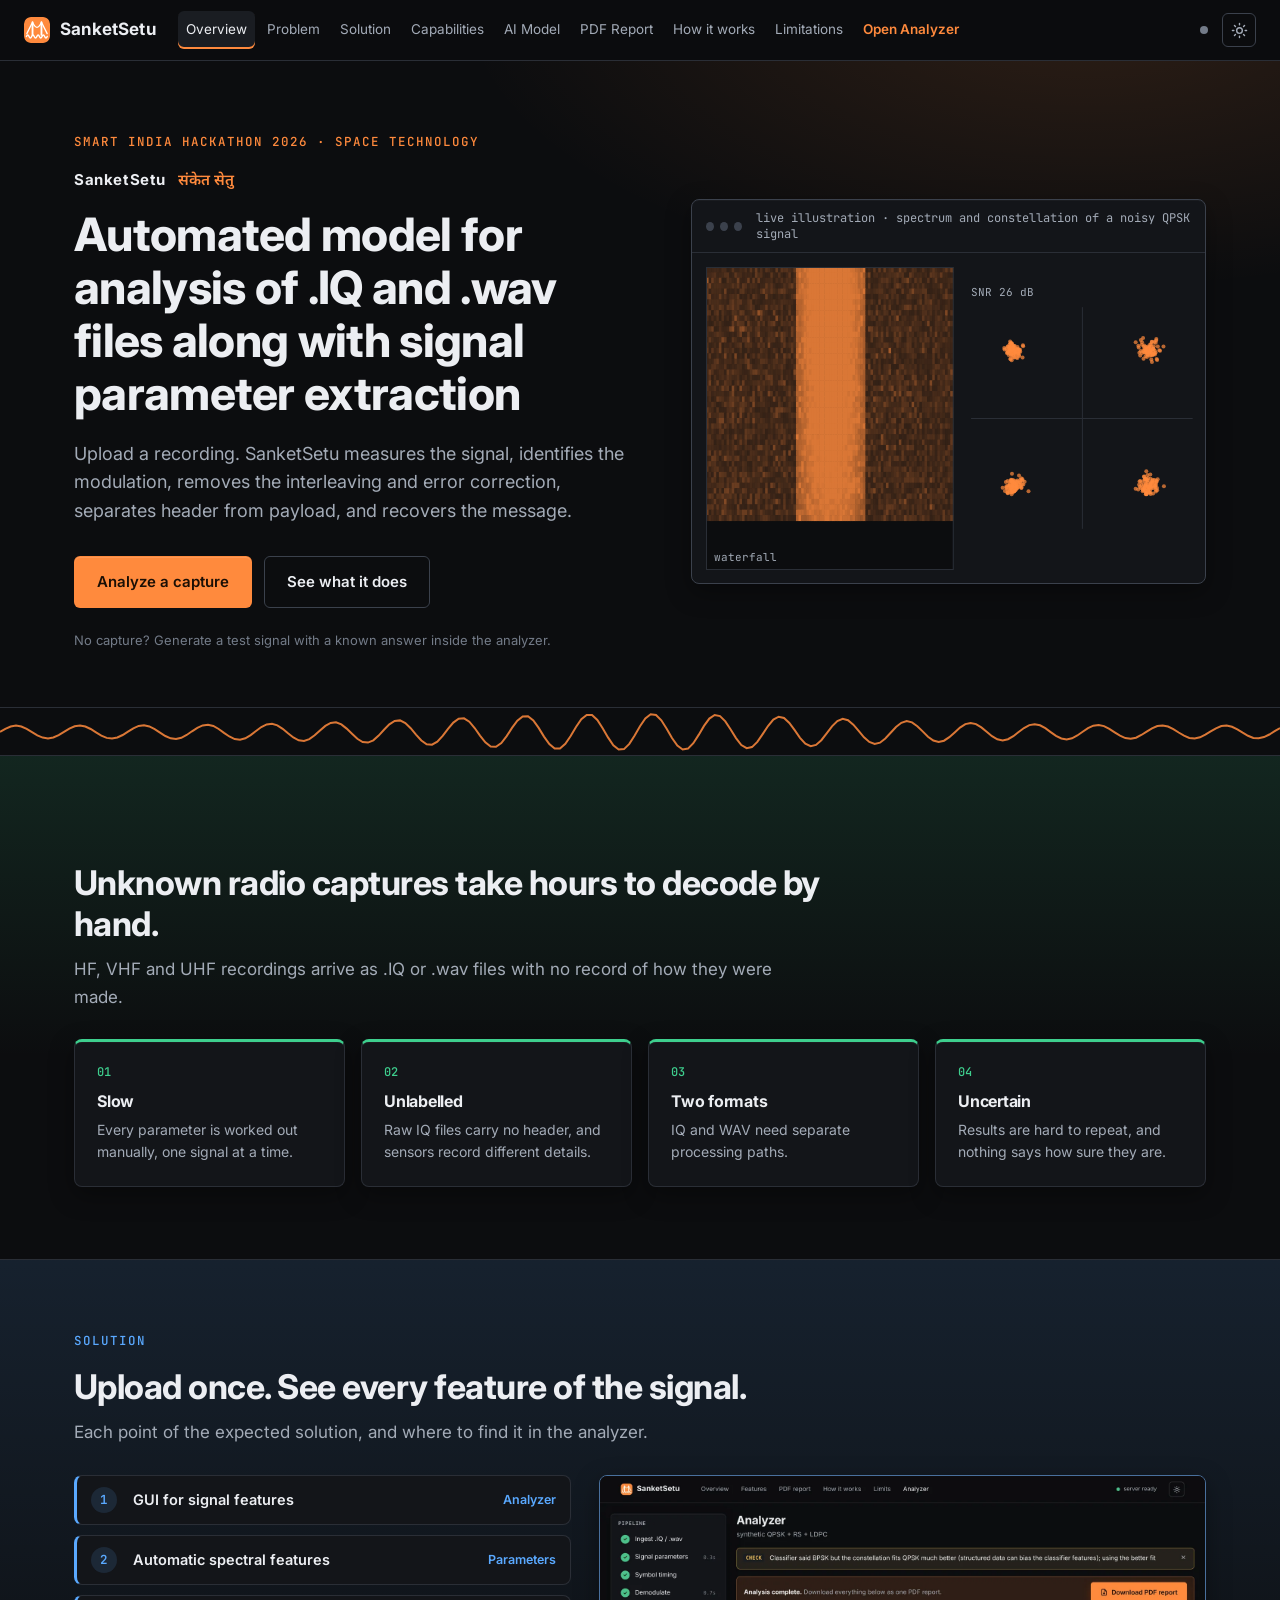
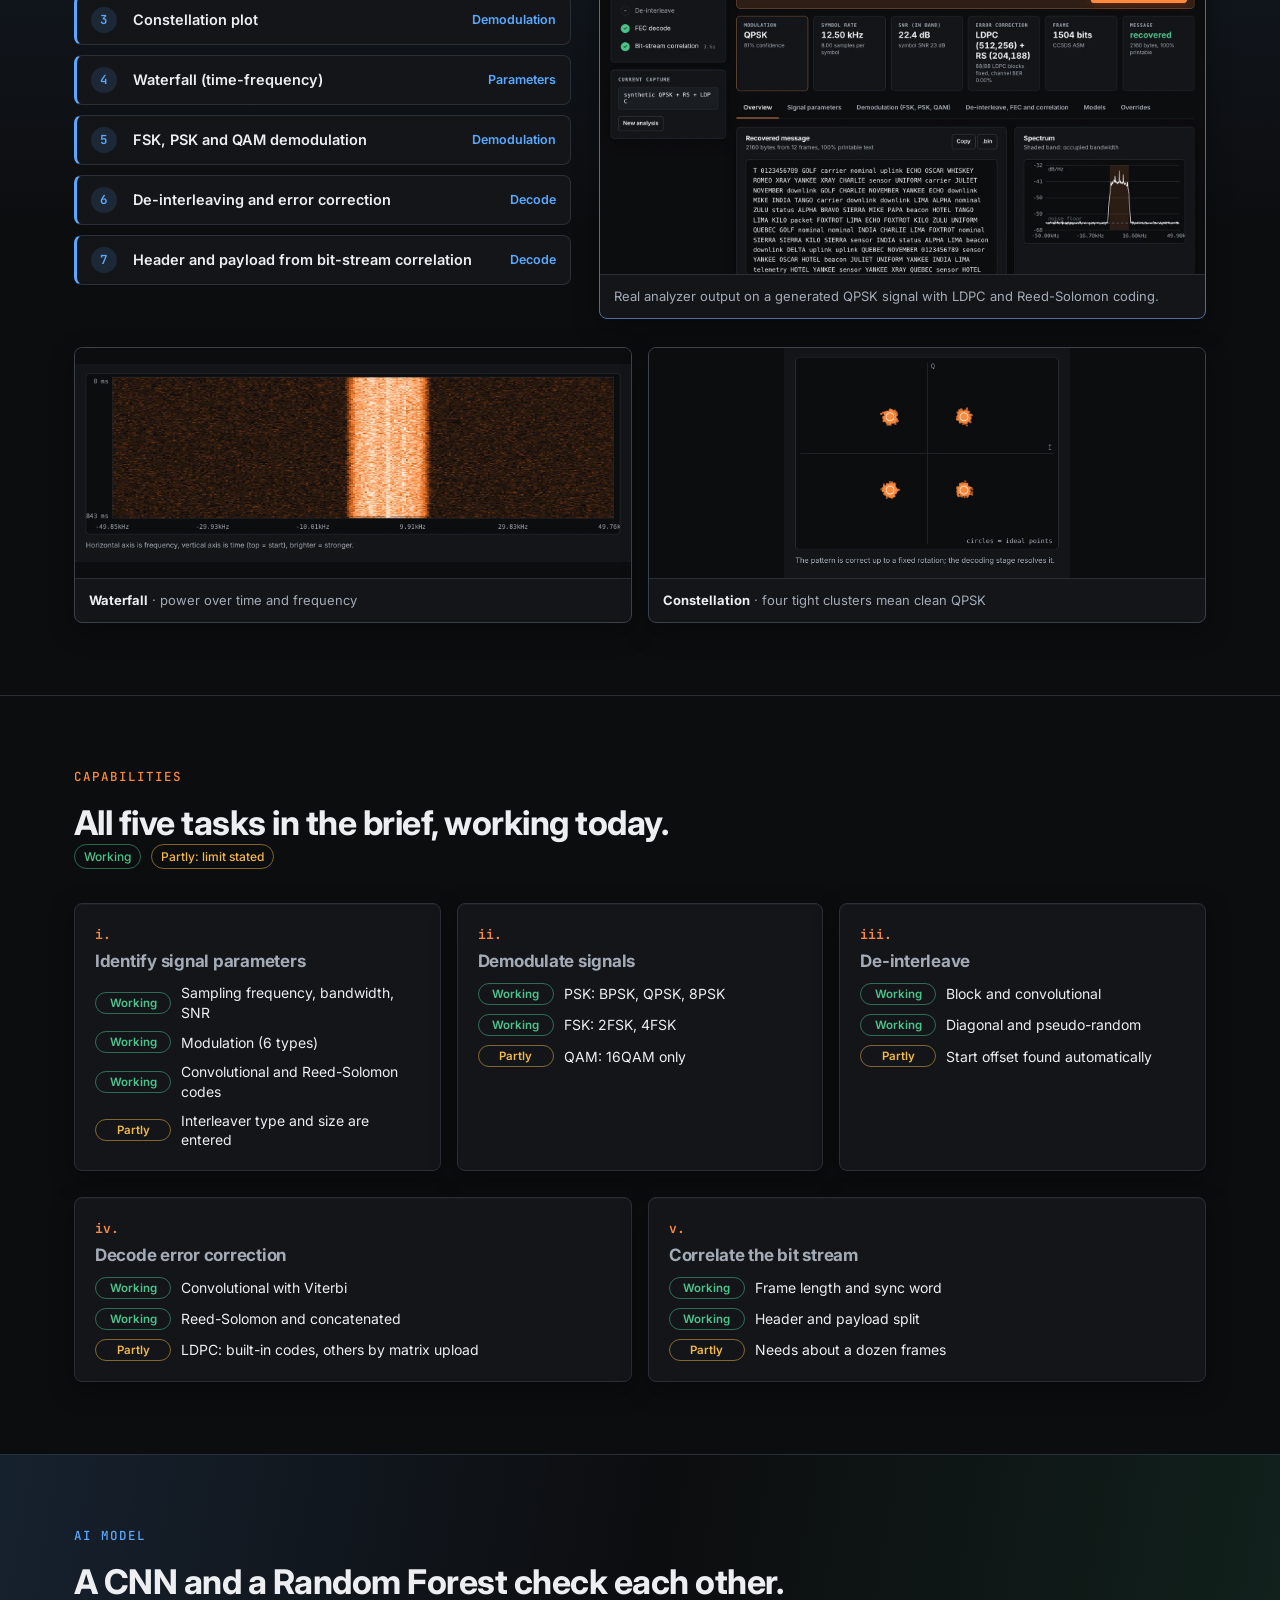
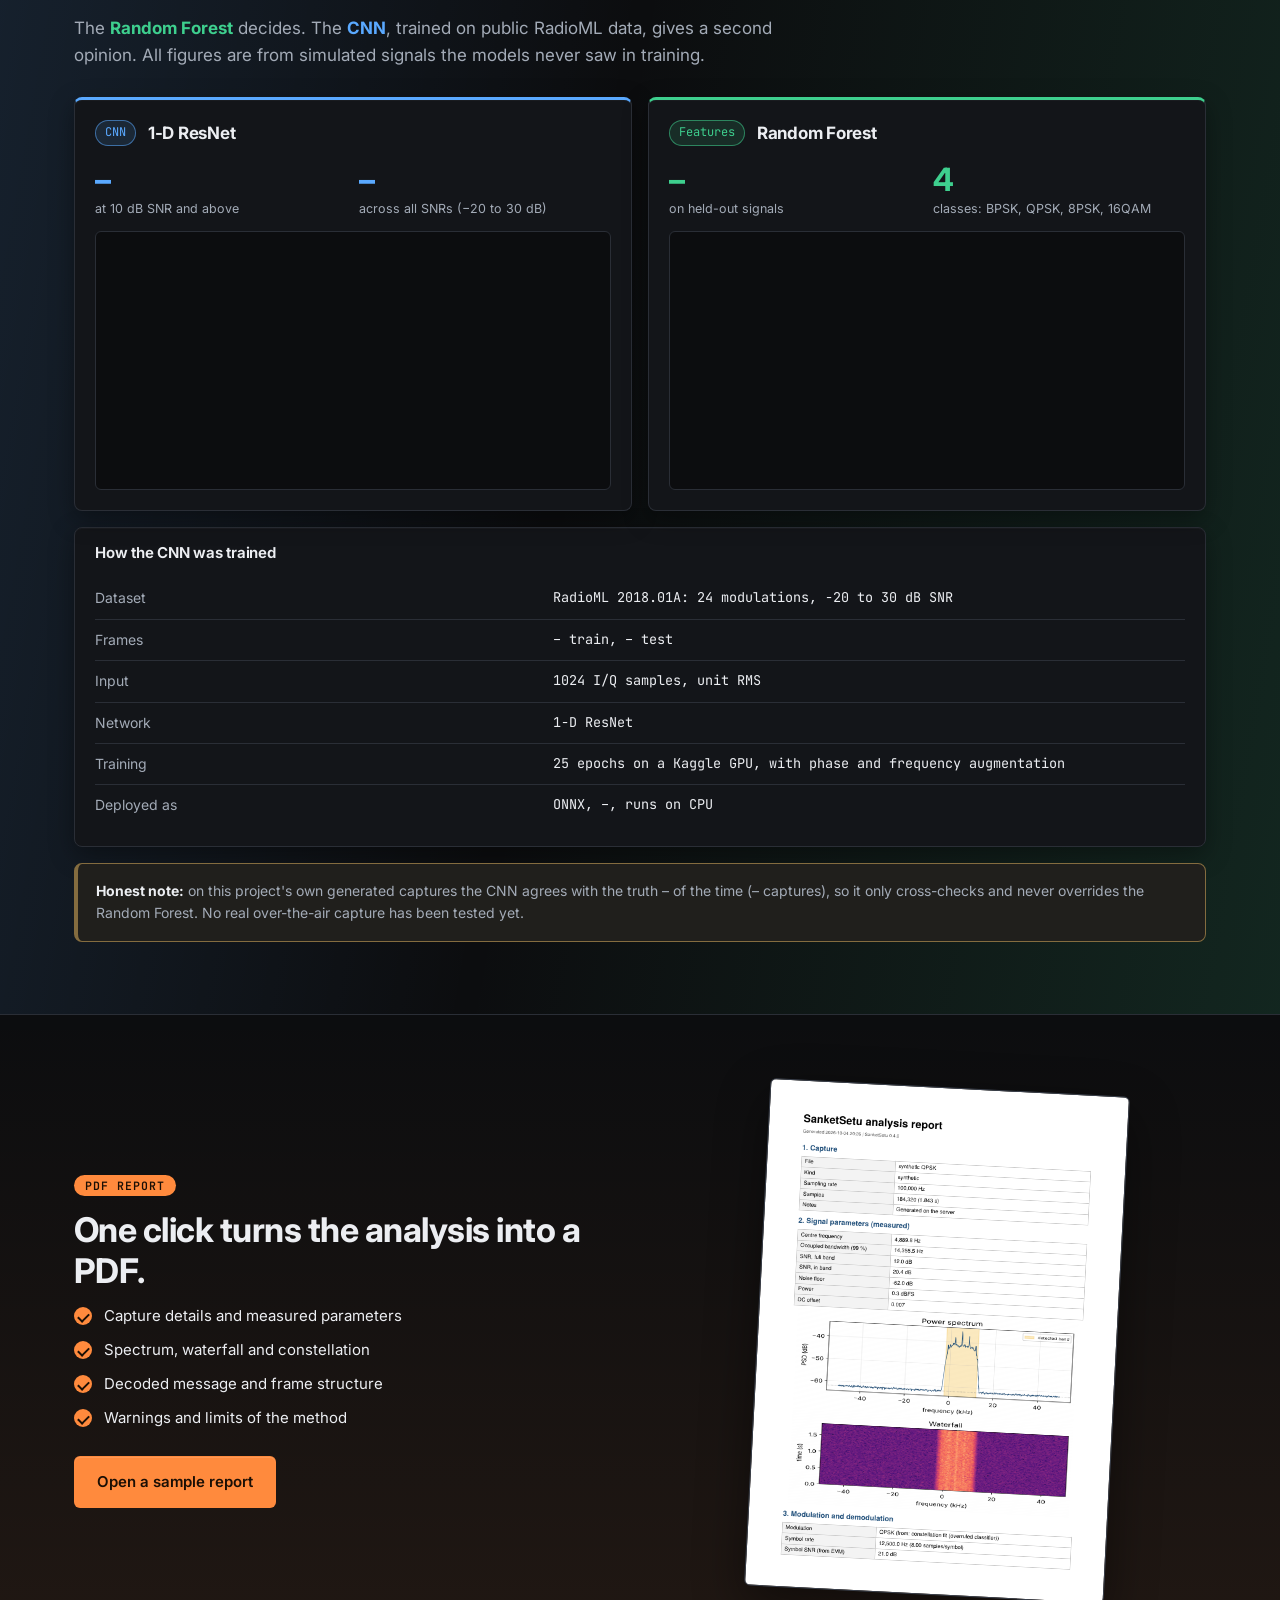
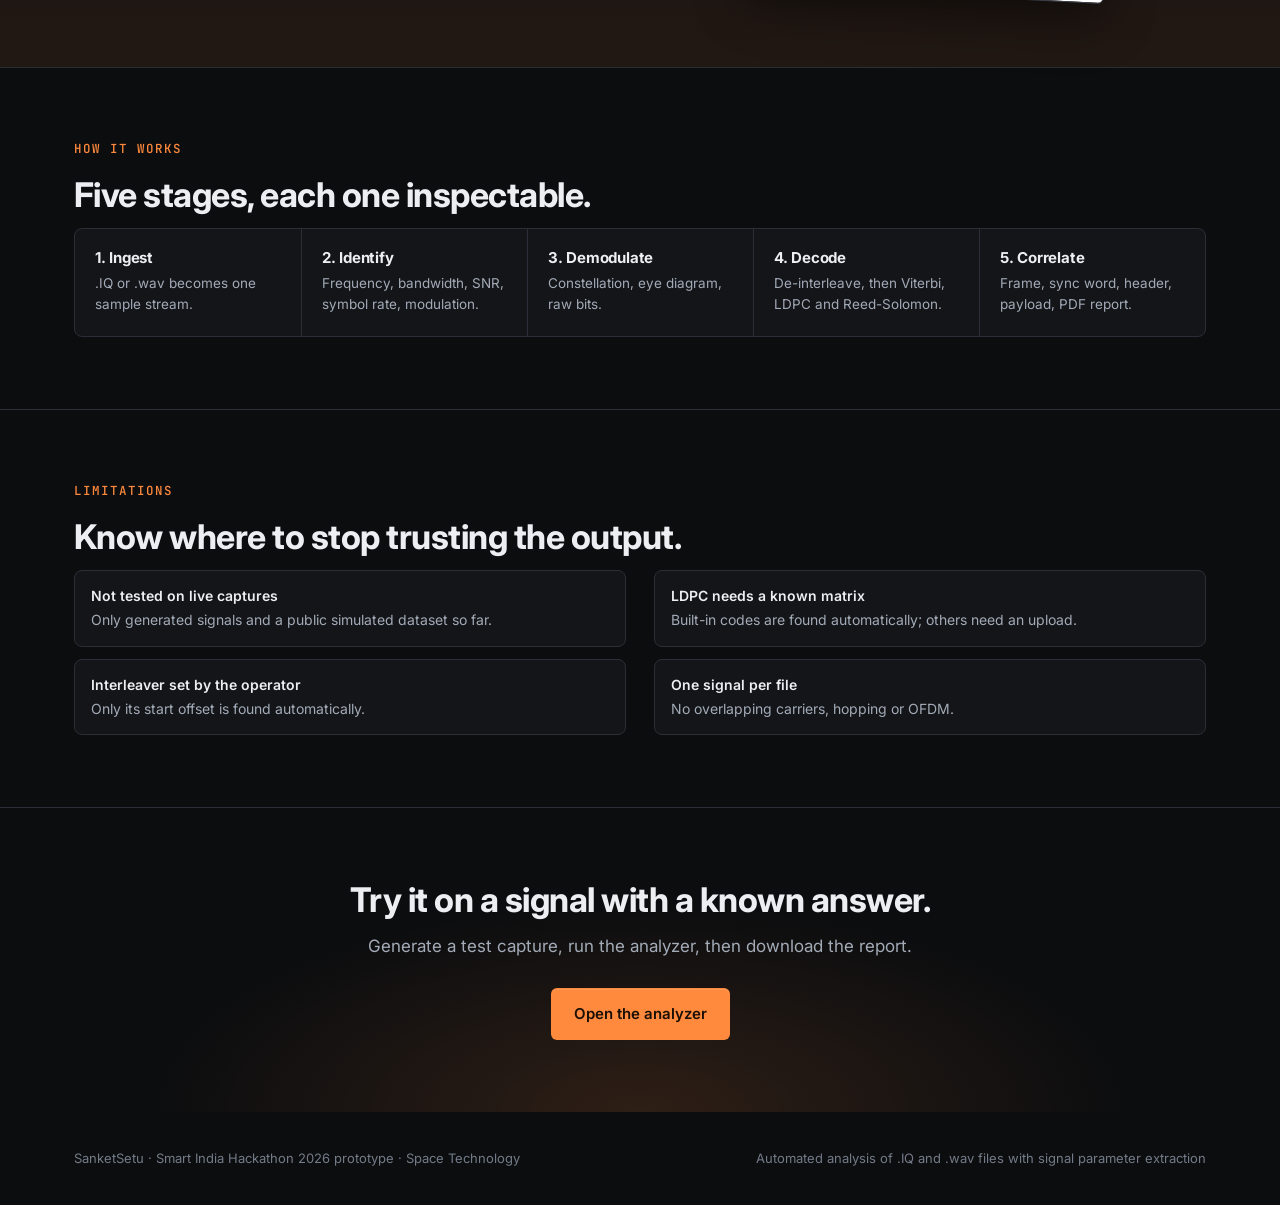
==== commit 7473356c: "frontend improved" ====
--- a/frontend/index.html
+++ b/frontend/index.html
@@ -6,17 +6,19 @@
 <title>SanketSetu: automated analysis of .IQ and .wav files</title>
 <meta name="description" content="SanketSetu is an automated model for analysis of .IQ and .wav files along with signal parameter extraction: modulation, FEC and interleaving identification, demodulation, decoding, bit-stream correlation and a downloadable PDF report.">
 <meta name="theme-color" content="#e8741a">
-<link rel="stylesheet" href="css/loader.css?v=6">
-<script src="js/boot.js?v=6"></script>
+<link rel="stylesheet" href="css/loader.css?v=9">
+<script src="js/boot.js?v=9"></script>
 <link rel="icon" href="favicon.svg" type="image/svg+xml">
 <link rel="icon" href="favicon-32.png" sizes="32x32" type="image/png">
 <link rel="shortcut icon" href="favicon.ico">
 <link rel="apple-touch-icon" href="apple-touch-icon.png">
 <link rel="preconnect" href="https://fonts.googleapis.com">
 <link rel="preconnect" href="https://fonts.gstatic.com" crossorigin>
-<link href="https://fonts.googleapis.com/css2?family=Inter:wght@400;500;600;700;800&family=IBM+Plex+Mono:wght@400;500;600&family=Noto+Sans+Devanagari:wght@600&display=swap" rel="stylesheet" media="print" onload="this.media='all'">
-<noscript><link href="https://fonts.googleapis.com/css2?family=Inter:wght@400;500;600;700;800&family=IBM+Plex+Mono:wght@400;500;600&family=Noto+Sans+Devanagari:wght@600&display=swap" rel="stylesheet"></noscript>
-<link rel="stylesheet" href="css/style.css?v=6">
+<link href="https://fonts.googleapis.com/css2?family=Inter:wght@400;500;600;700;800&family=JetBrains+Mono:wght@400;500;600&family=Noto+Sans+Devanagari:wght@600&display=swap" rel="stylesheet" media="print" onload="this.media='all'">
+<noscript><link href="https://fonts.googleapis.com/css2?family=Inter:wght@400;500;600;700;800&family=JetBrains+Mono:wght@400;500;600&family=Noto+Sans+Devanagari:wght@600&display=swap" rel="stylesheet"></noscript>
+<link rel="stylesheet" href="css/style.css?v=9">
+<link rel="stylesheet" href="css/sections.css?v=9">
+<link rel="stylesheet" href="css/responsive.css?v=9">
 </head>
 <body>
 
@@ -47,37 +49,42 @@
       <svg viewBox="0 0 64 64" aria-hidden="true"><use href="#ss-logo"/></svg>
       SanketSetu
     </a>
-    <nav class="nav" aria-label="Main">
+    <nav class="nav" id="nav" aria-label="Main">
       <a href="#/" data-nav="home">Overview</a>
-      <a href="#/coverage" data-nav="coverage">Features</a>
-      <a href="#/report" data-nav="report">PDF report</a>
+      <a href="#/problem" data-nav="problem">Problem</a>
+      <a href="#/solution" data-nav="solution">Solution</a>
+      <a href="#/coverage" data-nav="coverage">Capabilities</a>
+      <a href="#/model" data-nav="model">AI Model</a>
+      <a href="#/report" data-nav="report">PDF Report</a>
       <a href="#/how" data-nav="how">How it works</a>
-      <a href="#/limits" data-nav="limits">Limits</a>
-      <a href="#/analyze" data-nav="analyze">Analyzer</a>
+      <a href="#/limits" data-nav="limits">Limitations</a>
+      <a href="#/analyze" data-nav="analyze" class="nav-cta">Open Analyzer</a>
     </nav>
     <div class="grow"></div>
     <div class="status-dot" id="apiStatus" title="Backend status"><span class="dot"></span><span>checking</span></div>
     <button class="icon-btn" id="themeBtn" aria-label="Switch colour theme" title="Switch colour theme">
       <svg width="17" height="17" viewBox="0 0 24 24" fill="none" stroke="currentColor" stroke-width="2" stroke-linecap="round"><circle cx="12" cy="12" r="4"/><path d="M12 2v2M12 20v2M4.9 4.9l1.4 1.4M17.7 17.7l1.4 1.4M2 12h2M20 12h2M4.9 19.1l1.4-1.4M17.7 6.3l1.4-1.4"/></svg>
     </button>
+    <button class="icon-btn menu-btn" id="menuBtn" aria-label="Open menu" aria-expanded="false" aria-controls="nav" type="button">
+      <svg width="18" height="18" viewBox="0 0 24 24" fill="none" stroke="currentColor" stroke-width="2" stroke-linecap="round"><path class="m-open" d="M4 7h16M4 12h16M4 17h16"/><path class="m-close" d="M6 6l12 12M18 6 6 18"/></svg>
+    </button>
   </div>
 </header>
 
 <!-- ============================== LANDING ============================== -->
 <div id="view-landing">
-  <section class="hero">
+  <section class="hero" id="home">
     <div class="wrap hero-grid">
       <div>
         <div class="eyebrow rise" style="--d:0ms">Smart India Hackathon 2026 &middot; Space Technology</div>
         <div class="wordmark rise" style="--d:80ms">SanketSetu <span lang="sa">संकेत सेतु</span></div>
         <h1 class="rise" style="--d:160ms">Automated model for analysis of .IQ and .wav files along with signal parameter extraction</h1>
-        <p class="lead rise" style="--d:240ms">Upload a recording. SanketSetu extracts the signal parameters, identifies the modulation, demodulates it, finds the error-correcting code (convolutional, Reed-Solomon, LDPC) and interleaving, correlates the bit stream to separate header from payload, and recovers the message.</p>
+        <p class="lead rise" style="--d:240ms">Upload a recording. SanketSetu measures the signal, identifies the modulation, removes the interleaving and error correction, separates header from payload, and recovers the message.</p>
         <div class="cta-row rise" style="--d:320ms">
           <a class="btn primary large" href="#/analyze">Analyze a capture</a>
           <a class="btn secondary large" href="#/coverage">See what it does</a>
         </div>
-        <a class="hero-report rise" style="--d:400ms" href="#/report"><svg width="18" height="18" viewBox="0 0 24 24" fill="none" stroke="currentColor" stroke-width="2" stroke-linecap="round" stroke-linejoin="round"><path d="M14 3H7a2 2 0 0 0-2 2v14a2 2 0 0 0 2 2h10a2 2 0 0 0 2-2V8z"/><path d="M14 3v5h5M9 13h6M9 17h4"/></svg><span><b>One-click PDF report</b> of every analysis</span></a>
-        <p class="hero-note rise" style="--d:460ms">No capture to hand? The analyzer can generate a test signal with a known answer, so you can check the result yourself.</p>
+        <p class="hero-note rise" style="--d:400ms">No capture? Generate a test signal with a known answer inside the analyzer.</p>
       </div>
       <div class="console rise" style="--d:260ms" aria-hidden="true">
         <div class="console-bar"><i></i><i></i><i></i><span style="margin-left:8px">live illustration &middot; spectrum and constellation of a noisy QPSK signal</span></div>
@@ -88,69 +95,120 @@
 
   <div class="wave-div" aria-hidden="true"><svg viewBox="0 0 1200 48" preserveAspectRatio="none"><path class="wave-path" d="M0 24.0 L5 20.8 L10 18.5 L15 17.6 L20 18.5 L25 20.9 L30 24.1 L35 27.3 L40 29.6 L45 30.4 L50 29.5 L55 27.1 L60 23.8 L65 20.6 L70 18.3 L75 17.5 L80 18.5 L85 21.0 L90 24.3 L95 27.6 L100 29.9 L105 30.6 L110 29.5 L115 27.0 L120 23.6 L125 20.3 L130 17.9 L135 17.2 L140 18.4 L145 21.1 L150 24.6 L155 28.0 L160 30.3 L165 31.0 L170 29.8 L175 27.0 L180 23.3 L185 19.8 L190 17.4 L195 16.7 L200 18.0 L205 21.0 L210 24.9 L215 28.5 L220 31.1 L225 31.7 L230 30.3 L235 27.1 L240 23.0 L245 19.0 L250 16.4 L255 15.8 L260 17.4 L265 20.8 L270 25.3 L275 29.5 L280 32.3 L285 32.9 L290 31.1 L295 27.3 L300 22.5 L305 17.9 L310 14.9 L315 14.3 L320 16.4 L325 20.6 L330 25.8 L335 30.8 L340 34.0 L345 34.6 L350 32.3 L355 27.6 L360 21.8 L365 16.4 L370 13.0 L375 12.4 L380 15.0 L385 20.2 L390 26.6 L395 32.5 L400 36.2 L405 36.7 L410 33.7 L415 27.9 L420 20.9 L425 14.6 L430 10.7 L435 10.3 L440 13.7 L445 20.0 L450 27.6 L455 34.4 L460 38.5 L465 38.8 L470 35.0 L475 28.1 L480 19.9 L485 12.7 L490 8.4 L495 8.3 L500 12.5 L505 19.9 L510 28.6 L515 36.1 L520 40.5 L525 40.4 L530 35.8 L535 28.0 L540 19.0 L545 11.2 L550 6.9 L555 7.1 L560 12.0 L565 20.2 L570 29.4 L575 37.3 L580 41.5 L585 41.1 L590 35.9 L595 27.6 L600 18.2 L605 10.5 L610 6.3 L615 7.0 L620 12.3 L625 20.7 L630 30.0 L635 37.6 L640 41.5 L645 40.6 L650 35.2 L655 26.9 L660 17.9 L665 10.6 L670 7.0 L675 8.1 L680 13.4 L685 21.5 L690 30.1 L695 37.0 L700 40.2 L705 39.1 L710 33.9 L715 26.1 L720 18.0 L725 11.6 L730 8.7 L735 10.0 L740 14.9 L745 22.2 L750 29.8 L755 35.7 L760 38.2 L765 36.9 L770 32.2 L775 25.4 L780 18.4 L785 13.1 L790 10.9 L795 12.2 L800 16.7 L805 22.9 L810 29.3 L815 34.0 L820 36.0 L825 34.7 L830 30.5 L835 24.8 L840 19.0 L845 14.8 L850 13.1 L855 14.4 L860 18.2 L865 23.4 L870 28.7 L875 32.5 L880 34.0 L885 32.7 L890 29.2 L895 24.4 L900 19.6 L905 16.1 L910 14.9 L915 16.1 L920 19.4 L925 23.8 L930 28.2 L935 31.3 L940 32.4 L945 31.2 L950 28.2 L955 24.0 L960 20.0 L965 17.1 L970 16.2 L975 17.3 L980 20.2 L985 24.1 L990 27.9 L995 30.5 L1000 31.4 L1005 30.3 L1010 27.5 L1015 23.8 L1020 20.2 L1025 17.7 L1030 16.9 L1035 18.1 L1040 20.8 L1045 24.3 L1050 27.7 L1055 30.1 L1060 30.8 L1065 29.7 L1070 27.0 L1075 23.6 L1080 20.3 L1085 18.0 L1090 17.4 L1095 18.5 L1100 21.1 L1105 24.5 L1110 27.7 L1115 29.9 L1120 30.5 L1125 29.3 L1130 26.7 L1135 23.4 L1140 20.3 L1145 18.1 L1150 17.6 L1155 18.8 L1160 21.4 L1165 24.7 L1170 27.8 L1175 29.9 L1180 30.3 L1185 29.1 L1190 26.5 L1195 23.2 L1200 20.1" pathLength="1"/></svg></div>
 
+  <section class="section tone-green" id="problem">
+    <div class="wrap">
+      <div class="eyebrow reveal">Problem</div>
+      <h2 class="reveal">Unknown radio captures take hours to decode by hand.</h2>
+      <p class="lead reveal">HF, VHF and UHF recordings arrive as .IQ or .wav files with no record of how they were made.</p>
+      <div class="grid4">
+        <div class="card tile reveal" style="--d:0ms"><span class="n">01</span><h3>Slow</h3><p>Every parameter is worked out manually, one signal at a time.</p></div>
+        <div class="card tile reveal" style="--d:80ms"><span class="n">02</span><h3>Unlabelled</h3><p>Raw IQ files carry no header, and sensors record different details.</p></div>
+        <div class="card tile reveal" style="--d:160ms"><span class="n">03</span><h3>Two formats</h3><p>IQ and WAV need separate processing paths.</p></div>
+        <div class="card tile reveal" style="--d:240ms"><span class="n">04</span><h3>Uncertain</h3><p>Results are hard to repeat, and nothing says how sure they are.</p></div>
+      </div>
+    </div>
+  </section>
+
+  <section class="section tone-blue" id="solution">
+    <div class="wrap">
+      <div class="eyebrow reveal">Solution</div>
+      <h2 class="reveal">Upload once. See every feature of the signal.</h2>
+      <p class="lead reveal">Each point of the expected solution, and where to find it in the analyzer.</p>
+      <div class="sol-grid">
+        <ul class="sol-list reveal">
+          <li><span class="sl-n">1</span><div><b>GUI for signal features</b></div><a href="#/analyze">Analyzer</a></li>
+          <li><span class="sl-n">2</span><div><b>Automatic spectral features</b></div><a href="#/analyze">Parameters</a></li>
+          <li><span class="sl-n">3</span><div><b>Constellation plot</b></div><a href="#/analyze">Demodulation</a></li>
+          <li><span class="sl-n">4</span><div><b>Waterfall (time-frequency)</b></div><a href="#/analyze">Parameters</a></li>
+          <li><span class="sl-n">5</span><div><b>FSK, PSK and QAM demodulation</b></div><a href="#/analyze">Demodulation</a></li>
+          <li><span class="sl-n">6</span><div><b>De-interleaving and error correction</b></div><a href="#/analyze">Decode</a></li>
+          <li><span class="sl-n">7</span><div><b>Header and payload from bit-stream correlation</b></div><a href="#/analyze">Decode</a></li>
+        </ul>
+        <figure class="shot shot-main reveal" style="--d:120ms"><img src="assets/shots/analyzer.webp" width="1600" height="1054" alt="The SanketSetu analyzer after a run, showing pipeline steps, summary cards and the recovered message" loading="lazy"><figcaption>Real analyzer output on a generated QPSK signal with LDPC and Reed-Solomon coding.</figcaption></figure>
+      </div>
+      <div class="shots">
+        <figure class="shot reveal"><img src="assets/shots/waterfall.webp" width="1600" height="571" alt="Waterfall plot of signal power over time and frequency" loading="lazy"><figcaption><b>Waterfall</b> &middot; power over time and frequency</figcaption></figure>
+        <figure class="shot reveal" style="--d:100ms"><img src="assets/shots/constellation.webp" width="1012" height="816" alt="Constellation plot with four tight QPSK clusters" loading="lazy"><figcaption><b>Constellation</b> &middot; four tight clusters mean clean QPSK</figcaption></figure>
+      </div>
+    </div>
+  </section>
+
   <section class="section" id="coverage">
     <div class="wrap">
-      <div class="eyebrow reveal">Features</div>
-      <h2 class="reveal">Every task in the problem statement, mapped to a feature you can open.</h2>
-      <p class="lead reveal">The brief asks for five things. Each card uses the brief's own wording, says what SanketSetu does, states plainly what it does not do yet, and points to where you can watch it work.</p>
-      <div class="legend reveal"><span class="chip ok">Working</span><span class="chip warn">Partly: limit stated</span><span class="chip err">Not yet</span></div>
-      <div class="req-stack">
-      <article class="card req reveal" style="--d:0ms">
-        <div class="req-side"><span class="req-n">i.</span><h3>Identify signal parameters</h3><p class="req-brief">Brief: sampling frequency, modulation, FEC, interleaving, and extra features if feasible</p>
-          <p class="req-try"><b>See it:</b> choose the preset <i>Reed-Solomon + convolutional</i>, then open the <i>Overview</i> and <i>Signal parameters</i> tabs.</p><a class="btn secondary small" href="#/analyze">Open the analyzer</a></div>
-        <ul class="req-list"><li><span class="rq-name">Sampling frequency</span><span class="chip ok">Working</span><p>Read from the WAV header. A raw .IQ file does not store it, so you enter it once.</p></li><li><span class="rq-name">Modulation</span><span class="chip ok">Working</span><p>BPSK, QPSK, 8PSK, 16QAM, 2FSK and 4FSK, cross-checked by a CNN trained on public RadioML data.</p></li><li><span class="rq-name">FEC</span><span class="chip ok">Working</span><p>Convolutional code (constraint length up to 9, rate 1/2 or 1/3) and Reed-Solomon code, found blindly from the bits.</p></li><li><span class="rq-name">Interleaving</span><span class="chip warn">Partly</span><p>The start offset is found automatically. The type and size are entered by the operator.</p></li><li><span class="rq-name">Additional features</span><span class="chip ok">Working</span><p>Centre frequency, occupied bandwidth, SNR, symbol rate, samples per symbol, frame length and sync word.</p></li></ul></article>
-      <article class="card req reveal" style="--d:80ms">
-        <div class="req-side"><span class="req-n">ii.</span><h3>Demodulate signals</h3><p class="req-brief">Brief: FSK, QAM, PSK</p>
-          <p class="req-try"><b>See it:</b> pick any modulation in the test-signal generator, then open the <i>Demodulation</i> tab.</p><a class="btn secondary small" href="#/analyze">Open the analyzer</a></div>
-        <ul class="req-list"><li><span class="rq-name">FSK</span><span class="chip ok">Working</span><p>2FSK and 4FSK, with the tones found by clustering.</p></li><li><span class="rq-name">PSK</span><span class="chip ok">Working</span><p>BPSK, QPSK and 8PSK, with timing and carrier recovery.</p></li><li><span class="rq-name">QAM</span><span class="chip warn">Partly</span><p>16QAM works. 64QAM and higher orders are not supported yet.</p></li><li><span class="rq-name">Evidence</span><span class="chip ok">Working</span><p>Constellation, eye diagram, symbol-rate line, error vector magnitude and the downloadable bitstream.</p></li></ul></article>
-      <article class="card req reveal" style="--d:160ms">
-        <div class="req-side"><span class="req-n">iii.</span><h3>Carry out de-interleaving</h3><p class="req-brief">Brief: block, convolutional, diagonal, pseudo-random</p>
-          <p class="req-try"><b>See it:</b> choose the preset <i>Convolutional + block interleaver</i>, then open <i>De-interleave, FEC and correlation</i>.</p><a class="btn secondary small" href="#/analyze">Open the analyzer</a></div>
-        <ul class="req-list"><li><span class="rq-name">Block</span><span class="chip ok">Working</span><p>Rows by columns, any size you enter.</p></li><li><span class="rq-name">Convolutional</span><span class="chip ok">Working</span><p>Forney interleaver with your branch count and memory.</p></li><li><span class="rq-name">Diagonal</span><span class="chip ok">Working</span><p>Diagonal read-out with your row and column count.</p></li><li><span class="rq-name">Pseudo-random</span><span class="chip ok">Working</span><p>Seeded permutation; you enter the seed.</p></li><li><span class="rq-name">Blind discovery</span><span class="chip warn">Partly</span><p>Type and size are supplied by the operator. Only the start offset is searched for.</p></li></ul></article>
-      <article class="card req reveal" style="--d:240ms">
-        <div class="req-side"><span class="req-n">iv.</span><h3>FEC decoding</h3><p class="req-brief">Brief: short-constraint convolutional codes with Viterbi, RS block codes, concatenated codes, LDPC</p>
-          <p class="req-try"><b>See it:</b> choose the preset <i>LDPC code</i> or <i>Reed-Solomon + LDPC</i> and read the decoding cards.</p><a class="btn secondary small" href="#/analyze">Open the analyzer</a></div>
-        <ul class="req-list"><li><span class="rq-name">Convolutional + Viterbi</span><span class="chip ok">Working</span><p>Code polynomials identified blindly, then hard-decision Viterbi decoding.</p></li><li><span class="rq-name">Reed-Solomon</span><span class="chip ok">Working</span><p>RS(255,223), RS(204,188) and shortened codes, with corrected and uncorrectable symbols reported.</p></li><li><span class="rq-name">Concatenated codes</span><span class="chip ok">Working</span><p>Reed-Solomon outside, convolutional inside, decoded end to end.</p></li><li><span class="rq-name">LDPC</span><span class="chip warn">Partly</span><p>Min-sum decoder. Built-in codes are recognised and their start found automatically; for any other code (CCSDS, 5G, Wi-Fi) you upload its parity-check matrix.</p></li></ul></article>
-      <article class="card req reveal" style="--d:320ms">
-        <div class="req-side"><span class="req-n">v.</span><h3>Bit-stream correlation</h3><p class="req-brief">Brief: identify header and payload</p>
-          <p class="req-try"><b>See it:</b> open <i>De-interleave, FEC and correlation</i> and look at the frame-structure chart.</p><a class="btn secondary small" href="#/analyze">Open the analyzer</a></div>
-        <ul class="req-list"><li><span class="rq-name">Frame length</span><span class="chip ok">Working</span><p>Found by folding the bit stream at trial lengths and measuring how well the rows line up.</p></li><li><span class="rq-name">Sync word</span><span class="chip ok">Working</span><p>The repeating pattern is located and named when it is standard, for example the CCSDS marker 1ACFFC1D.</p></li><li><span class="rq-name">Header and payload</span><span class="chip ok">Working</span><p>Columns that stay predictable from frame to frame form the header; the rest is payload.</p></li><li><span class="rq-name">Condition</span><span class="chip warn">Partly</span><p>Needs a repeating sync word and roughly a dozen frames.</p></li></ul></article>
-      </div>
+      <div class="eyebrow reveal">Capabilities</div>
+      <h2 class="reveal">All five tasks in the brief, working today.</h2>
+      <div class="legend reveal"><span class="chip ok">Working</span><span class="chip warn">Partly: limit stated</span></div>
+      <div class="cap-grid">
+        <article class="card cap reveal" style="--d:0ms"><span class="req-n">i.</span><h3>Identify signal parameters</h3>
+          <ul><li><span class="chip ok">Working</span>Sampling frequency, bandwidth, SNR</li><li><span class="chip ok">Working</span>Modulation (6 types)</li><li><span class="chip ok">Working</span>Convolutional and Reed-Solomon codes</li><li><span class="chip warn">Partly</span>Interleaver type and size are entered</li></ul></article>
+        <article class="card cap reveal" style="--d:80ms"><span class="req-n">ii.</span><h3>Demodulate signals</h3>
+          <ul><li><span class="chip ok">Working</span>PSK: BPSK, QPSK, 8PSK</li><li><span class="chip ok">Working</span>FSK: 2FSK, 4FSK</li><li><span class="chip warn">Partly</span>QAM: 16QAM only</li></ul></article>
+        <article class="card cap reveal" style="--d:160ms"><span class="req-n">iii.</span><h3>De-interleave</h3>
+          <ul><li><span class="chip ok">Working</span>Block and convolutional</li><li><span class="chip ok">Working</span>Diagonal and pseudo-random</li><li><span class="chip warn">Partly</span>Start offset found automatically</li></ul></article>
+        <article class="card cap reveal" style="--d:240ms"><span class="req-n">iv.</span><h3>Decode error correction</h3>
+          <ul><li><span class="chip ok">Working</span>Convolutional with Viterbi</li><li><span class="chip ok">Working</span>Reed-Solomon and concatenated</li><li><span class="chip warn">Partly</span>LDPC: built-in codes, others by matrix upload</li></ul></article>
+        <article class="card cap reveal" style="--d:320ms"><span class="req-n">v.</span><h3>Correlate the bit stream</h3>
+          <ul><li><span class="chip ok">Working</span>Frame length and sync word</li><li><span class="chip ok">Working</span>Header and payload split</li><li><span class="chip warn">Partly</span>Needs about a dozen frames</li></ul></article>
+      </div>
+    </div>
+  </section>
+
+  <section class="section tone-model" id="model">
+    <div class="wrap">
+      <div class="eyebrow reveal">AI Model</div>
+      <h2 class="reveal">A CNN and a Random Forest check each other.</h2>
+      <p class="lead reveal">The <b class="t-green">Random Forest</b> decides. The <b class="t-blue">CNN</b>, trained on public RadioML data, gives a second opinion. All figures are from simulated signals the models never saw in training.</p>
+
+      <div class="mgrid">
+        <div class="card mcard blue reveal">
+          <div class="mhead"><span class="chip blue">CNN</span><h3>1-D ResNet</h3></div>
+          <div class="mstats">
+            <div><b id="mCnnHi">&ndash;</b><span>at 10 dB SNR and above</span></div>
+            <div><b id="mCnnAll">&ndash;</b><span>across all SNRs (&minus;20 to 30 dB)</span></div>
+          </div>
+          <canvas class="plot" id="cLandCnn" data-h="200" aria-label="CNN test accuracy by SNR"></canvas>
+        </div>
+        <div class="card mcard green reveal" style="--d:100ms">
+          <div class="mhead"><span class="chip green">Features</span><h3>Random Forest</h3></div>
+          <div class="mstats">
+            <div><b id="mRfAcc">&ndash;</b><span>on held-out signals</span></div>
+            <div><b>4</b><span>classes: BPSK, QPSK, 8PSK, 16QAM</span></div>
+          </div>
+          <canvas class="plot" id="cLandRf" data-h="200" aria-label="Random forest accuracy by symbol SNR"></canvas>
+        </div>
+      </div>
+
+      <div class="card reveal" style="margin-top:16px">
+        <div class="card-h"><div><h3>How the CNN was trained</h3></div></div>
+        <div class="card-b"><table class="kv">
+          <tr><td>Dataset</td><td>RadioML 2018.01A: 24 modulations, &minus;20 to 30 dB SNR</td></tr>
+          <tr><td>Frames</td><td><span id="mTrainN">&ndash;</span> train, <span id="mTestN">&ndash;</span> test</td></tr>
+          <tr><td>Input</td><td>1024 I/Q samples, unit RMS</td></tr>
+          <tr><td>Network</td><td><span id="mArch">1-D ResNet</span></td></tr>
+          <tr><td>Training</td><td><span id="mEpochs">25</span> epochs on a Kaggle GPU, with phase and frequency augmentation</td></tr>
+          <tr><td>Deployed as</td><td>ONNX, <span id="mSize">&ndash;</span>, runs on CPU</td></tr>
+        </table></div>
+      </div>
+
+      <p class="model-note reveal"><b>Honest note:</b> on this project's own generated captures the CNN agrees with the truth <span id="mAgree">&ndash;</span> of the time (<span id="mAgreeN">&ndash;</span> captures), so it only cross-checks and never overrides the Random Forest. No real over-the-air capture has been tested yet.</p>
     </div>
   </section>
 
   <section class="section report-sec" id="report">
     <div class="wrap report-grid">
       <div class="reveal">
-        <span class="badge-key">Key feature</span>
-        <h2>One click, and the whole analysis becomes a PDF report.</h2>
-        <p class="lead">Every result in the analyzer can be handed on as a single document, so a finding can be reviewed, filed or attached without taking screenshots.</p>
+        <span class="badge-key">PDF Report</span>
+        <h2>One click turns the analysis into a PDF.</h2>
         <ul class="tick">
-          <li>Capture details: file, sampling rate, duration</li>
-          <li>Measured parameters with the spectrum and waterfall</li>
-          <li>Modulation, symbol rate, signal quality and constellation</li>
-          <li>Decoded FEC, frame structure and the recovered message</li>
-          <li>Every warning, plus a statement of the method's limits</li>
+          <li>Capture details and measured parameters</li>
+          <li>Spectrum, waterfall and constellation</li>
+          <li>Decoded message and frame structure</li>
+          <li>Warnings and limits of the method</li>
         </ul>
-        <div class="cta-row"><a class="btn primary large" href="assets/sample_report.pdf" target="_blank" rel="noopener">Open a sample report</a><a class="btn secondary large" href="#/analyze">Generate your own</a></div>
+        <div class="cta-row"><a class="btn primary large" href="assets/sample_report.pdf" target="_blank" rel="noopener">Open a sample report</a></div>
       </div>
       <div class="report-shot reveal" style="--d:120ms">
-        <img src="assets/report-page-1.png" width="560" height="792" alt="First page of a SanketSetu PDF report showing capture details, measured parameters, power spectrum and waterfall" loading="lazy">
-        <img src="assets/report-page-2.png" width="560" height="792" alt="Second page of a SanketSetu PDF report showing modulation results, constellation, decoding results and the recovered message" loading="lazy">
-      </div>
-    </div>
-  </section>
-
-  <section class="section" id="problem">
-    <div class="wrap">
-      <div class="eyebrow reveal">The problem</div>
-      <h2 class="reveal">Raw captures arrive faster than analysts can read them.</h2>
-      <p class="lead reveal">Terrestrial HF, VHF and UHF recordings come from different sensors and places. The parameters that matter are rarely written down.</p>
-      <div class="grid4">
-        <div class="card tile reveal" style="--d:0ms"><span class="n">01</span><h3>Manual analysis</h3><p>Sampling rate, modulation, error correction and interleaving are worked out by hand, one signal at a time.</p></div>
-        <div class="card tile reveal" style="--d:80ms"><span class="n">02</span><h3>Missing parameters</h3><p>A raw IQ file has no header, and different sensors record different parameters.</p></div>
-        <div class="card tile reveal" style="--d:160ms"><span class="n">03</span><h3>Mixed formats</h3><p>IQ and WAV store the same waveform differently and need separate processing paths.</p></div>
-        <div class="card tile reveal" style="--d:240ms"><span class="n">04</span><h3>No confidence score</h3><p>Hand-tuned results are hard to reproduce, and nothing says how sure the answer is.</p></div>
+        <img src="assets/report-page-1.png" width="560" height="792" alt="First page of a SanketSetu PDF report" loading="lazy">
       </div>
     </div>
   </section>
@@ -158,51 +216,34 @@
   <section class="section" id="how">
     <div class="wrap">
       <div class="eyebrow reveal">How it works</div>
-      <h2 class="reveal">One upload, five stages, each one inspectable.</h2>
-      <p class="lead reveal">Nothing is assumed about the signal. Every stage reports what it measured, what it tried, and how confident it is, and any estimate can be overridden by hand.</p>
+      <h2 class="reveal">Five stages, each one inspectable.</h2>
       <div class="flow reveal">
-        <div><h4>1. Ingest</h4><p>WAV (mono or I/Q) and raw IQ in four sample formats become one complex-sample stream.</p><span class="chip ok">live</span></div>
-        <div><h4>2. Identify</h4><p>Centre frequency, bandwidth, SNR, symbol rate and modulation, from a power spectrum and a feature-based classifier, cross-checked by a CNN trained on public data.</p><span class="chip ok">live</span></div>
-        <div><h4>3. Demodulate</h4><p>Timing and carrier recovery, then constellation, eye diagram and the raw bitstream.</p><span class="chip ok">live</span></div>
-        <div><h4>4. De-interleave and decode</h4><p>Resolves bit mapping and phase ambiguity, de-interleaves, and decodes convolutional, LDPC and Reed-Solomon codes.</p><span class="chip ok">live</span></div>
-        <div><h4>5. Correlate and report</h4><p>Finds frame length and sync word, separates header from payload, recovers the message and writes the PDF report.</p><span class="chip ok">live</span></div>
-      </div>
-    </div>
-  </section>
-
-  <section class="section" id="evidence">
-    <div class="wrap">
-      <div class="eyebrow reveal">Evidence</div>
-      <h2 class="reveal">Numbers come with their source.</h2>
-      <p class="lead reveal">Accuracy figures are measured on signals the models never saw in training. Where a number comes from simulated data, the label says so.</p>
-      <div class="grid3">
-        <div class="card metric reveal" style="--d:0ms"><b id="mRf">&ndash;</b><span>Feature-based classifier accuracy</span><small>Held-out signals from this project's own generator. An upper bound for real captures.</small></div>
-        <div class="card metric reveal" style="--d:100ms"><b id="mCnn">&ndash;</b><span>CNN accuracy on RadioML</span><small id="mCnnNote">Public dataset, trained on Kaggle.</small></div>
-        <div class="card metric reveal" style="--d:200ms"><b>6</b><span>Modulations demodulated</span><small>BPSK, QPSK, 8PSK, 16QAM, 2FSK, 4FSK.</small></div>
+        <div><h4>1. Ingest</h4><p>.IQ or .wav becomes one sample stream.</p></div>
+        <div><h4>2. Identify</h4><p>Frequency, bandwidth, SNR, symbol rate, modulation.</p></div>
+        <div><h4>3. Demodulate</h4><p>Constellation, eye diagram, raw bits.</p></div>
+        <div><h4>4. Decode</h4><p>De-interleave, then Viterbi, LDPC and Reed-Solomon.</p></div>
+        <div><h4>5. Correlate</h4><p>Frame, sync word, header, payload, PDF report.</p></div>
       </div>
     </div>
   </section>
 
   <section class="section" id="limits">
     <div class="wrap">
-      <div class="eyebrow reveal">Limits</div>
-      <h2 class="reveal">What it cannot do yet.</h2>
-      <p class="lead reveal">Stated up front, because an operator should know where to stop trusting the output.</p>
+      <div class="eyebrow reveal">Limitations</div>
+      <h2 class="reveal">Know where to stop trusting the output.</h2>
       <ul class="limits">
-        <li class="reveal"><b>Not yet validated on live captures</b>Development and testing so far use generated signals and a public simulated dataset.</li>
-        <li class="reveal" style="--d:60ms"><b>LDPC needs a known parity-check matrix</b>Built-in codes are found automatically; other codes work once you upload their matrix. Recovering an unknown matrix from noisy bits is an open research problem.</li>
-        <li class="reveal" style="--d:120ms"><b>Interleaver type and size are supplied by the operator</b>The start offset is found automatically, the type and size are not.</li>
-        <li class="reveal" style="--d:180ms"><b>Needs a repeating sync word</b>Framing and Reed-Solomon alignment depend on it, with roughly a dozen frames for long frames.</li>
-        <li class="reveal" style="--d:240ms"><b>Convolutional codes up to constraint length 9</b>Rate 1/2 and 1/3, no puncturing, hard-decision decoding.</li>
-        <li class="reveal" style="--d:300ms"><b>One signal per file</b>Overlapping carriers, frequency hopping and OFDM are not handled.</li>
+        <li class="reveal"><b>Not tested on live captures</b>Only generated signals and a public simulated dataset so far.</li>
+        <li class="reveal" style="--d:60ms"><b>LDPC needs a known matrix</b>Built-in codes are found automatically; others need an upload.</li>
+        <li class="reveal" style="--d:120ms"><b>Interleaver set by the operator</b>Only its start offset is found automatically.</li>
+        <li class="reveal" style="--d:180ms"><b>One signal per file</b>No overlapping carriers, hopping or OFDM.</li>
       </ul>
     </div>
   </section>
 
-  <section class="section cta-end" style="border-bottom:0;text-align:center">
+  <section class="section cta-end" id="try" style="border-bottom:0;text-align:center">
     <div class="wrap reveal">
       <h2 style="margin-left:auto;margin-right:auto">Try it on a signal with a known answer.</h2>
-      <p class="lead" style="margin-left:auto;margin-right:auto">Generate a coded test capture, run the analyzer, compare what it finds with the truth, then download the PDF report.</p>
+      <p class="lead" style="margin-left:auto;margin-right:auto">Generate a test capture, run the analyzer, then download the report.</p>
       <a class="btn primary large" href="#/analyze">Open the analyzer</a>
     </div>
   </section>
@@ -213,8 +254,9 @@
 <div id="view-app" class="hidden">
   <div class="app">
     <aside class="rail" aria-label="Progress">
-      <div class="card"><div class="card-b">
-        <p class="section-label">Pipeline</p>
+      <div class="card pipe-card"><div class="card-b">
+        <div class="pipe-head"><p class="section-label">Analysis pipeline</p><span class="pipe-count mono" id="pipeCount">0 / 7</span></div>
+        <div class="pipe-seg" id="pipeSeg" aria-hidden="true"></div>
         <ol class="steps" id="railSteps"></ol>
       </div></div>
       <div class="card" id="railFileCard" style="display:none"><div class="card-b">
@@ -229,7 +271,13 @@
         <div><h1>Analyzer</h1><p id="pageSub">Drop a capture to begin. Every estimate is shown with its evidence and can be overridden.</p></div>
       </div>
 
-      <div class="progress hidden" id="progress" role="status" aria-live="polite"><span id="progressText">Working...</span><div class="bar"></div><span class="t mono" id="progressTime">0s</span></div>
+      <div class="progress hidden" id="progress" role="status" aria-live="polite">
+        <div class="pg-top"><span class="pg-stage mono" id="pgStage">Stage 1 of 7</span><span class="t mono" id="progressTime">0s</span></div>
+        <b class="pg-title" id="pgTitle">Working</b>
+        <span class="pg-text" id="progressText">Working...</span>
+        <div class="bar"></div>
+        <div class="pg-tags" id="pgTags"></div>
+      </div>
       <div class="alerts" id="alerts"></div>
 
       <!-- input -->
@@ -291,7 +339,7 @@
 
       <!-- results -->
       <section id="viewResults" class="hidden">
-        <div class="report-bar"><div><b>Analysis complete.</b> <span class="muted">Download everything below as one PDF report.</span></div>
+        <div class="report-bar hidden" id="reportBar"><div><b>Analysis complete.</b> <span class="muted">Download everything below as one PDF report.</span></div>
           <a class="btn report-btn" id="dlReportTop" href="#"><svg width="18" height="18" viewBox="0 0 24 24" fill="none" stroke="currentColor" stroke-width="2" stroke-linecap="round" stroke-linejoin="round"><path d="M14 3H7a2 2 0 0 0-2 2v14a2 2 0 0 0 2 2h10a2 2 0 0 0 2-2V8z"/><path d="M14 3v5h5M12 11v6m0 0-2.5-2.5M12 17l2.5-2.5"/></svg>Download PDF report</a></div>
         <div class="summary" id="summary"></div>
         <div class="tabs" role="tablist" aria-label="Result sections" id="tabs">
@@ -386,12 +434,13 @@
   </div>
 </div>
 
-<script src="js/config.js?v=6"></script>
-<script src="js/api.js?v=6"></script>
-<script src="js/plots.js?v=6"></script>
-<script src="js/hero.js?v=6"></script>
-<script src="js/app.js?v=6"></script>
-<script src="js/reveal.js?v=6"></script>
-<script src="js/loader.js?v=6"></script>
+<script src="js/config.js?v=9"></script>
+<script src="js/api.js?v=9"></script>
+<script src="js/plots.js?v=9"></script>
+<script src="js/hero.js?v=9"></script>
+<script src="js/app.js?v=9"></script>
+<script src="js/reveal.js?v=9"></script>
+<script src="js/nav.js?v=9"></script>
+<script src="js/loader.js?v=9"></script>
 </body>
 </html>
--- a/frontend/css/loader.css
+++ b/frontend/css/loader.css
@@ -14,7 +14,7 @@
 .boot-logo .b-cab{stroke-dasharray:80;stroke-dashoffset:80;animation:boot-draw 1.3s .4s ease forwards}
 .boot-logo .b-deck{stroke-dasharray:90;stroke-dashoffset:90;animation:boot-draw 1.2s .8s ease forwards,boot-wave 1.6s 2s linear infinite}
 .boot-name{font-size:26px;font-weight:750;letter-spacing:.02em}
-.boot-name small{display:block;margin-top:2px;font:500 12px "IBM Plex Mono",ui-monospace,monospace;letter-spacing:.14em;text-transform:uppercase;color:#9a9fa8}
+.boot-name small{display:block;margin-top:2px;font:500 12px "JetBrains Mono",ui-monospace,monospace;letter-spacing:.14em;text-transform:uppercase;color:#9a9fa8}
 .boot-bar{width:220px;height:3px;border-radius:3px;background:rgba(127,127,127,.25);overflow:hidden;position:relative}
 .boot-bar::after{content:"";position:absolute;inset:0;width:38%;background:#e8741a;border-radius:3px;animation:boot-slide 1.3s ease-in-out infinite}
 .boot-msg{min-height:1.5em;color:#9a9fa8;font-size:13px}
--- a/frontend/css/style.css
+++ b/frontend/css/style.css
@@ -1,19 +1,21 @@
-/* SanketSetu UI. One accent colour, flat surfaces, high-contrast text, monospace for measurements. */
+/* SanketSetu UI. Orange is the main accent; blue marks the CNN and data, green marks the feature classifier and passing results, flat surfaces, high-contrast text, monospace for measurements. */
 :root{
   --bg:#0c0d0f; --panel:#131519; --panel2:#1a1d22; --line:#2a2e36; --line2:#3b414c;
   --text:#eceef2; --muted:#a3abb7; --faint:#737b88;
   --accent:#ff8a3d; --accent-ink:#1b0f05; --accent-soft:rgba(255,138,61,.14); --accent-text:#ff8a3d;
   --ok:#4cc38a; --warn:#f2b84b; --err:#ff6b6b; --info:#7cb7ff;
+  --blue:#5aa9ff; --blue-soft:rgba(90,169,255,.13); --green:#3ecf8e; --green-soft:rgba(62,207,142,.13);
   --radius:8px; --shadow:0 1px 0 rgba(255,255,255,.03) inset, 0 8px 24px rgba(0,0,0,.35);
   --font:Inter,"Segoe UI",system-ui,-apple-system,Roboto,Helvetica,Arial,sans-serif;
   --display:var(--font);
-  --mono:"IBM Plex Mono",ui-monospace,"Cascadia Code",Consolas,monospace;
+  --mono:"JetBrains Mono",ui-monospace,"Cascadia Code",Consolas,monospace;
 }
 :root[data-theme="light"]{
   --bg:#f6f5f2; --panel:#ffffff; --panel2:#efede8; --line:#dcd9d1; --line2:#c4c0b6;
   --text:#1a1b1e; --muted:#51575f; --faint:#7a808a;
   --accent:#c2410c; --accent-ink:#ffffff; --accent-soft:rgba(194,65,12,.1); --accent-text:#c2410c;
   --ok:#147a4b; --warn:#9a5b06; --err:#b42323; --info:#1d5fb4;
+  --blue:#1d5fb4; --blue-soft:rgba(29,95,180,.09); --green:#147a4b; --green-soft:rgba(20,122,75,.09);
   --shadow:0 1px 2px rgba(20,20,20,.06), 0 6px 18px rgba(20,20,20,.06);
 }
 *{box-sizing:border-box}
@@ -254,9 +256,10 @@
 .hero-report b{font-weight:650}
 .wave-div{height:48px;border-bottom:1px solid var(--line);overflow:hidden}
 .wave-div svg{display:block;width:100%;height:48px}
-.wave-path{fill:none;stroke:var(--accent-text);stroke-width:2;vector-effect:non-scaling-stroke;stroke-dasharray:1;stroke-dashoffset:1;opacity:.85;animation:wave-draw 2.2s .6s ease forwards}
-@keyframes wave-draw{to{stroke-dashoffset:0}}
-html:not(.js) .wave-path{stroke-dashoffset:0;animation:none}
+.wave-path{fill:none;stroke:var(--accent-text);stroke-width:2;vector-effect:non-scaling-stroke;opacity:.85}
+.wave-div svg{clip-path:inset(0 100% 0 0);animation:wave-reveal 1.6s .5s cubic-bezier(.4,0,.2,1) forwards}
+@keyframes wave-reveal{to{clip-path:inset(0 0 0 0)}}
+html:not(.js) .wave-div svg{clip-path:none;animation:none}
 .legend{display:flex;gap:10px;flex-wrap:wrap;margin:-12px 0 24px}
 .legend .chip{font-family:var(--font);font-weight:500}
 .req-stack{display:grid;gap:16px}
@@ -322,6 +325,6 @@
   .summary{grid-template-columns:repeat(2,minmax(0,1fr))}
   .hero{padding:44px 0 36px}
 }
-@media (prefers-reduced-motion:reduce){*{animation:none!important;transition:none!important}html{scroll-behavior:auto}.rise,.reveal{opacity:1;transform:none}.wave-path{stroke-dashoffset:0}}
+@media (prefers-reduced-motion:reduce){*{animation:none!important;transition:none!important}html{scroll-behavior:auto}.rise,.reveal{opacity:1;transform:none}.wave-div svg{clip-path:none}}
 .req-list li>.chip{padding:3px 11px;border-bottom:0;align-self:center;font-size:12px}
 .req-list li>.chip+p{align-self:center}
--- a/frontend/css/sections.css
+++ b/frontend/css/sections.css
@@ -0,0 +1,153 @@
+/* Landing sections added for the problem statement showcase and the model highlight.
+   Colours come only from the tokens in style.css: orange = main accent, blue = CNN and data, green = classifier and passing results. */
+.chip.blue{color:var(--blue);border-color:color-mix(in srgb,var(--blue) 55%,transparent);background:var(--blue-soft)}
+.chip.green{color:var(--green);border-color:color-mix(in srgb,var(--green) 55%,transparent);background:var(--green-soft)}
+.t-blue{color:var(--blue)} .t-green{color:var(--green)}
+
+/* tinted sections */
+.tone-green{background:linear-gradient(180deg,var(--green-soft),transparent 60%)}
+.tone-green .eyebrow,.tone-green .tile .n{color:var(--green)}
+.tone-green .tile{border-top:3px solid var(--green)}
+.tone-blue{background:linear-gradient(180deg,var(--blue-soft),transparent 55%)}
+.tone-blue .eyebrow{color:var(--blue)}
+.tone-model{background:linear-gradient(100deg,var(--blue-soft),transparent 45%,var(--green-soft))}
+.tone-model .eyebrow{color:var(--blue)}
+
+.bridge{display:flex;gap:14px;align-items:center;margin-top:22px;padding:14px 18px;border:1px solid color-mix(in srgb,var(--green) 40%,var(--line));border-radius:var(--radius);background:var(--green-soft)}
+.bridge p{color:var(--text);font-size:15px}
+
+/* expected solution */
+.sol-grid{display:grid;grid-template-columns:minmax(0,.9fr) minmax(0,1.1fr);gap:28px;align-items:start;margin-bottom:28px}
+.sol-list{list-style:none;margin:0;padding:0;display:grid;gap:10px}
+.sol-list li{display:grid;grid-template-columns:30px minmax(0,1fr) auto;gap:12px;align-items:center;padding:12px 14px;border:1px solid var(--line);border-left:3px solid var(--blue);border-radius:var(--radius);background:var(--panel)}
+.sol-list b{display:block;font-size:14.5px;font-weight:650}
+.sol-list p{color:var(--muted);font-size:13px;line-height:1.45;margin-top:2px}
+.sol-list a{font-size:12.5px;font-weight:600;white-space:nowrap;color:var(--blue)}
+.sl-n{width:26px;height:26px;border-radius:50%;display:grid;place-items:center;background:var(--blue-soft);color:var(--blue);font:600 12.5px var(--mono)}
+.shot{margin:0;border:1px solid var(--line2);border-radius:var(--radius);overflow:hidden;background:var(--panel);box-shadow:var(--shadow)}
+.shot img{display:block;width:100%;height:auto;background:var(--bg)}
+.shot figcaption{padding:11px 14px;font-size:13px;color:var(--muted);border-top:1px solid var(--line)}
+.shot figcaption b{color:var(--text)}
+.shot-main{border-color:color-mix(in srgb,var(--blue) 45%,var(--line2))}
+.shots{display:grid;grid-template-columns:repeat(6,minmax(0,1fr));gap:16px;margin-bottom:30px}
+.shots .shot:nth-child(1){grid-column:span 2}
+.shots .shot:nth-child(2){grid-column:span 4}
+.shots .shot:nth-child(3){grid-column:span 2}
+.shots .shot:nth-child(4){grid-column:span 2}
+.shots .shot:nth-child(5){grid-column:span 2}
+.shots{align-items:start}
+
+/* model */
+.mgrid{display:grid;grid-template-columns:repeat(2,minmax(0,1fr));gap:16px;margin-bottom:16px}
+.mgrid2{display:grid;grid-template-columns:minmax(0,1.3fr) minmax(0,1fr);gap:16px}
+.mcard{padding:20px}
+.mcard.blue{border-top:3px solid var(--blue)}
+.mcard.green{border-top:3px solid var(--green)}
+.mhead{display:flex;align-items:center;gap:12px;flex-wrap:wrap;margin-bottom:14px}
+.mhead h3{font-size:17px}
+.mstats{display:grid;grid-template-columns:1fr 1fr;gap:12px;margin-bottom:14px}
+.mstats b{display:block;font:720 32px var(--display);letter-spacing:-.02em;font-variant-numeric:tabular-nums}
+.mcard.blue .mstats div:first-child b,.mcard.blue .mstats b{color:var(--blue)}
+.mcard.green .mstats b{color:var(--green)}
+.mstats span{display:block;color:var(--muted);font-size:12.5px;line-height:1.35;margin-top:2px}
+.tpipe{list-style:none;counter-reset:t;margin:0;padding:0;display:grid;gap:0}
+.tpipe li{counter-increment:t;position:relative;padding:0 0 14px 40px;border-left:0}
+.tpipe li::before{content:counter(t);position:absolute;left:0;top:0;width:26px;height:26px;border-radius:50%;display:grid;place-items:center;background:var(--blue-soft);color:var(--blue);border:1px solid color-mix(in srgb,var(--blue) 50%,transparent);font:600 12px var(--mono);z-index:1}
+.tpipe li::after{content:"";position:absolute;left:12.5px;top:26px;bottom:0;width:1px;background:var(--line2)}
+.tpipe li:last-child{padding-bottom:0} .tpipe li:last-child::after{display:none}
+.tpipe b{display:block;font-size:14.5px}
+.tpipe span{display:block;color:var(--muted);font-size:13px;line-height:1.45}
+.cls-grid{display:grid;grid-template-columns:repeat(3,minmax(0,1fr));gap:2px 28px}
+.cls{display:grid;grid-template-columns:84px minmax(0,1fr) 48px;gap:10px;align-items:center;font-size:12.5px;padding:3px 0}
+.cls .nm{font-family:var(--mono);color:var(--text)}
+.cls .tr{height:8px;background:var(--panel2);border-radius:4px;overflow:hidden}
+.cls .tr i{display:block;height:100%;background:var(--green);border-radius:4px}
+.cls.mid .tr i{background:var(--blue)}
+.cls.low .tr i{background:var(--warn)}
+.cls .pc{text-align:right;font-family:var(--mono);color:var(--muted)}
+.model-note{margin-top:16px;padding:16px 18px;border:1px solid color-mix(in srgb,var(--warn) 45%,var(--line));border-left-width:4px;border-radius:var(--radius);background:color-mix(in srgb,var(--warn) 6%,var(--panel));font-size:14px}
+.model-note p{color:var(--muted);margin-top:4px}
+.model-note b{color:var(--text)}
+
+/* top-bar bits that make the Analyzer link stand out */
+.nav a.nav-cta{color:var(--accent-text);font-weight:600}
+.nav a.active{background:var(--panel2)}
+.menu-btn{display:none}
+.menu-btn .m-close{display:none}
+.menu-btn[aria-expanded="true"] .m-open{display:none}
+.menu-btn[aria-expanded="true"] .m-close{display:inline}
+
+/* in-page anchors sit below the sticky top bar */
+#home,#problem,#solution,#coverage,#model,#report,#how,#limits,#try{scroll-margin-top:56px}
+.nav a.active{color:var(--text);background:var(--panel2);box-shadow:inset 0 -2px 0 var(--accent)}
+.nav a.nav-cta.active{background:var(--accent);color:var(--accent-ink);box-shadow:none}
+
+/* ---------- analysis pipeline (side rail) and stage banner ---------- */
+.pipe-head{display:flex;align-items:center;justify-content:space-between;gap:10px;margin-bottom:8px}
+.pipe-head .section-label{margin:0}
+.pipe-count{font-size:12px;color:var(--muted)}
+.steps{gap:0}
+.steps li{position:relative;align-items:start;padding:9px 8px 12px 8px;border-radius:8px;transition:background .25s}
+.steps li::before{content:"";position:absolute;left:17px;top:34px;bottom:-2px;width:2px;background:var(--line2);border-radius:2px}
+.steps li:last-child::before{display:none}
+.steps li.done::before{background:var(--green)}
+.steps li .ic{width:22px;height:22px;font-size:11.5px;z-index:1;background:var(--panel);color:var(--muted)}
+.steps li .nm{font-weight:600;font-size:14px;line-height:1.3}
+.steps li .sub{font:400 12px/1.4 var(--font);color:var(--muted);margin-top:2px}
+.steps li.done .ic{background:var(--green);border-color:var(--green);color:var(--panel)}
+.steps li.skip .ic{background:var(--panel2)}
+.steps li.skip .nm,.steps li.skip .sub{color:var(--faint)}
+.steps li.active{background:var(--blue-soft);box-shadow:inset 3px 0 0 var(--blue)}
+.steps li.active .ic{border-color:var(--blue);border-top-color:transparent;background:transparent}
+.steps li.active .sub{color:var(--text)}
+.steps li.fail .ic{background:var(--err);border-color:var(--err);color:var(--panel)}
+.steps li.fail .sub{color:var(--err)}
+.steps li.later{opacity:.5}
+.steps li .tm{font:11.5px var(--mono);color:var(--faint);padding-top:2px}
+.progress{display:grid;grid-template-columns:minmax(0,1fr);gap:4px;padding:14px 18px;border-color:color-mix(in srgb,var(--blue) 45%,var(--line2));background:linear-gradient(90deg,var(--blue-soft),var(--panel) 70%)}
+.pg-top{display:flex;justify-content:space-between;align-items:center}
+.pg-stage{font-size:11.5px;letter-spacing:.08em;text-transform:uppercase;color:var(--blue);font-weight:600}
+.pg-title{font-size:17px}
+.pg-text{color:var(--muted);font-size:13.5px}
+.progress .bar{flex:none;width:100%;margin:8px 0 2px}
+.progress .bar::after{background:linear-gradient(90deg,var(--blue),var(--green))}
+.pg-tags{display:flex;flex-wrap:wrap;gap:6px;align-items:center;margin-top:6px}
+.pg-tags:empty{display:none}
+.pg-lbl{font:600 11px var(--mono);letter-spacing:.07em;text-transform:uppercase;color:var(--muted);margin-right:2px}
+.pg-tag{font:12px var(--mono);padding:2px 9px;border-radius:999px;border:1px solid var(--line2);color:var(--text);animation:pgpulse 2.4s ease-in-out infinite}
+.pg-tag:nth-child(3){animation-delay:.3s}.pg-tag:nth-child(4){animation-delay:.6s}.pg-tag:nth-child(5){animation-delay:.9s}.pg-tag:nth-child(6){animation-delay:1.2s}.pg-tag:nth-child(7){animation-delay:1.5s}
+@keyframes pgpulse{0%,100%{border-color:var(--line2)}50%{border-color:var(--blue);background:var(--blue-soft)}}
+
+/* ---------- refinements: solid colours only, compact capability cards ---------- */
+.pipe-seg{display:grid;grid-template-columns:repeat(7,1fr);gap:4px;margin:2px 0 14px}
+.pipe-seg i{height:4px;border-radius:2px;background:var(--line2);transition:background .3s}
+.pipe-seg i.done{background:var(--blue)}
+.pipe-seg i.active{background:var(--blue);opacity:.45;animation:segpulse 1.2s ease-in-out infinite}
+.pipe-seg i.skip{background:var(--faint);opacity:.5}
+.pipe-seg i.fail{background:var(--err)}
+@keyframes segpulse{50%{opacity:1}}
+.progress{background:var(--panel);border-left:3px solid var(--blue)}
+.progress .bar{height:3px;background:var(--panel2)}
+.progress .bar::after{background:var(--blue)}
+.cap-grid{display:grid;grid-template-columns:repeat(6,minmax(0,1fr));gap:16px}
+.cap:nth-child(-n+3){grid-column:span 2}
+.cap:nth-child(n+4){grid-column:span 3}
+.cap{padding:20px}
+.cap h3{font-size:17px;margin:6px 0 12px}
+.cap ul{list-style:none;margin:0;padding:0;display:grid;gap:9px}
+.cap li{display:grid;grid-template-columns:76px minmax(0,1fr);gap:10px;align-items:center;font-size:14px;color:var(--text);line-height:1.4}
+.cap .chip{font-family:var(--font);font-weight:600;justify-content:center;padding:2px 6px;font-size:11.5px}
+.shots{grid-template-columns:repeat(2,minmax(0,1fr))!important;margin-bottom:0}
+.shots .shot:nth-child(n){grid-column:auto!important}
+.shot figcaption{font-size:13px}
+.sol-list li{grid-template-columns:30px minmax(0,1fr) auto;padding:11px 14px}
+.sol-list b{font-weight:600}
+p.model-note{margin-top:16px;color:var(--muted)}
+p.model-note b{color:var(--text)}
+.report-shot{height:auto;display:flex;justify-content:center}
+.report-shot img{position:static!important;width:min(78%,360px);transform:rotate(2deg)}
+.report-shot:hover img{transform:rotate(0)}
+.tone-green .grid4{margin-bottom:0}
+.section .lead{margin-bottom:28px}
+
+.shots .shot img{height:230px;object-fit:contain}
--- a/frontend/css/responsive.css
+++ b/frontend/css/responsive.css
@@ -0,0 +1,111 @@
+/* Mobile and tablet layout. Loaded after style.css and sections.css, so it only overrides what must change on small screens.
+   Breakpoints: 1100 (tablet landscape), 860 (tablet portrait, menu appears), 600 (large phone), 400 (small phone). */
+html{-webkit-text-size-adjust:100%}
+body{overflow-x:hidden}
+img,canvas,svg{max-width:100%}
+.topbar-in{padding-left:max(24px,env(safe-area-inset-left));padding-right:max(24px,env(safe-area-inset-right))}
+.nav a{padding:8px 10px}
+
+@media (max-width:1280px){
+  .nav a{font-size:13.5px;padding:8px 8px}
+  .topbar-in{gap:14px}
+  .status-dot span:last-child{display:none}
+}
+@media (max-width:1100px){
+  .sol-grid,.mgrid,.mgrid2{grid-template-columns:minmax(0,1fr)}
+  .cap-grid{grid-template-columns:repeat(2,minmax(0,1fr))}
+  .cap:nth-child(n){grid-column:auto}
+  .cap:last-child{grid-column:1 / -1}
+  .cls-grid{grid-template-columns:repeat(2,minmax(0,1fr))}
+}
+@media (max-width:1060px){
+  .topbar-in{padding:0 16px;gap:10px;height:56px}
+  .menu-btn{display:grid}
+  .icon-btn,.menu-btn{width:40px;height:40px}
+  /* nav becomes a drop-down panel */
+  .nav{display:none;position:absolute;left:0;right:0;top:100%;margin:0;padding:8px 16px 14px;flex-direction:column;gap:2px;background:var(--bg);border-bottom:1px solid var(--line2);box-shadow:0 18px 30px rgba(0,0,0,.35);max-height:calc(100vh - 56px);overflow-y:auto}
+  .nav.open{display:flex}
+  .nav a{padding:13px 12px;font-size:16px;border-radius:8px}
+  .nav a.nav-cta{background:var(--accent);color:var(--accent-ink);text-align:center;margin-top:8px}
+  .status-dot{margin-left:auto}
+  .topbar .grow{display:none}
+}
+@media (max-width:860px){
+  .wrap{padding:0 16px}
+  .section{padding:48px 0}
+  .section .lead{font-size:16px;margin-bottom:26px}
+  .hero{padding:36px 0 30px}
+  .hero .lead{font-size:16.5px}
+  .console canvas{height:260px}
+  .cta-row .btn.large{flex:1 1 220px}
+  .hero-report{display:flex}
+  .flow{grid-template-columns:minmax(0,1fr)} .flow>div{border-left:0}
+  .sol-list li{grid-template-columns:30px minmax(0,1fr)}
+  .sol-list a{grid-column:2}
+  .cls-grid{grid-template-columns:minmax(0,1fr)}
+  .mstats b{font-size:28px}
+  .footer-in{flex-direction:column;gap:6px}
+  /* analyzer */
+  .app{padding:12px;gap:14px}
+  .page-h h1{font-size:22px}
+  .tabs{margin-left:-12px;margin-right:-12px;padding:0 12px;scrollbar-width:thin}
+  .tab{padding:12px 14px}
+  .card-h{padding:14px 14px 0;flex-wrap:wrap} .card-b{padding:14px}
+  .btn,.icon-btn,.tab,.drop{min-height:42px}
+  .btn.small{min-height:36px}
+  .kv td:first-child{width:38%}
+  .report-bar .btn{width:100%}
+  .btn-row .btn{flex:1 1 auto}
+  .message,.bits{font-size:13px}
+  /* wide tables scroll inside their own box instead of widening the page */
+  .table{display:block;max-width:100%;overflow-x:auto;-webkit-overflow-scrolling:touch}
+  .table th,.table td{min-width:64px}
+  .card,.card-b,.cols-eq>*,.cols>*,.stack>*{min-width:0}
+}
+@media (max-width:600px){
+  body{font-size:15px}
+  input,select{font-size:16px;padding:11px 12px}   /* 16px stops iOS from zooming into fields */
+  .fields{grid-template-columns:minmax(0,1fr)}
+  .hero h1{font-size:28px}
+  .section h2{font-size:24px}
+  .console canvas{height:220px}
+  .console-bar span{font-size:11px;white-space:normal}
+  .req-side{padding:16px} .req-side h3{font-size:17px}
+  .req-list{padding:4px 14px}
+  .shots{grid-template-columns:minmax(0,1fr)!important}
+  .cap-grid{grid-template-columns:minmax(0,1fr)}
+  .cap:last-child{grid-column:auto}
+  .shots .shot img{height:auto;max-height:220px}
+  .mcard{padding:16px}
+  .mstats{gap:8px} .mstats b{font-size:25px}
+  .cls{grid-template-columns:76px minmax(0,1fr) 44px}
+  .summary{grid-template-columns:repeat(2,minmax(0,1fr));gap:8px}
+  .stat{padding:12px} .stat .v{font-size:17px}
+  .steps{grid-template-columns:minmax(0,1fr)}
+  .drop{padding:30px 16px}
+  .report-shot img{width:min(80%,320px)}
+  .legend{margin-top:-6px}
+  .toast{width:calc(100% - 32px);text-align:center}
+  .bridge{flex-direction:column;align-items:flex-start;gap:8px}
+}
+@media (max-width:400px){
+  .brand{font-size:16px}
+  .status-dot{display:none}
+  .summary{grid-template-columns:minmax(0,1fr)}
+  .wordmark{flex-wrap:wrap;gap:4px 10px}
+  .mstats{grid-template-columns:minmax(0,1fr)}
+}
+@media (hover:none){
+  .card.reveal.in:hover,.tile.reveal.in:hover{transform:none}
+}
+
+/* pipeline as a compact horizontal stepper on small screens */
+@media (max-width:860px){
+  .steps{display:flex;gap:6px;overflow-x:auto;padding-bottom:4px;scroll-snap-type:x proximity;-webkit-overflow-scrolling:touch}
+  .steps li{flex:0 0 auto;min-width:132px;max-width:200px;scroll-snap-align:start;border:1px solid var(--line);background:var(--panel2)}
+  .steps li::before{display:none}
+  .steps li.active{flex-basis:220px;border-color:var(--blue)}
+  .steps li:not(.active) .sub{display:none}
+  .steps li .tm{display:none}
+}
+@media (max-width:600px){.steps{grid-template-columns:none}}
